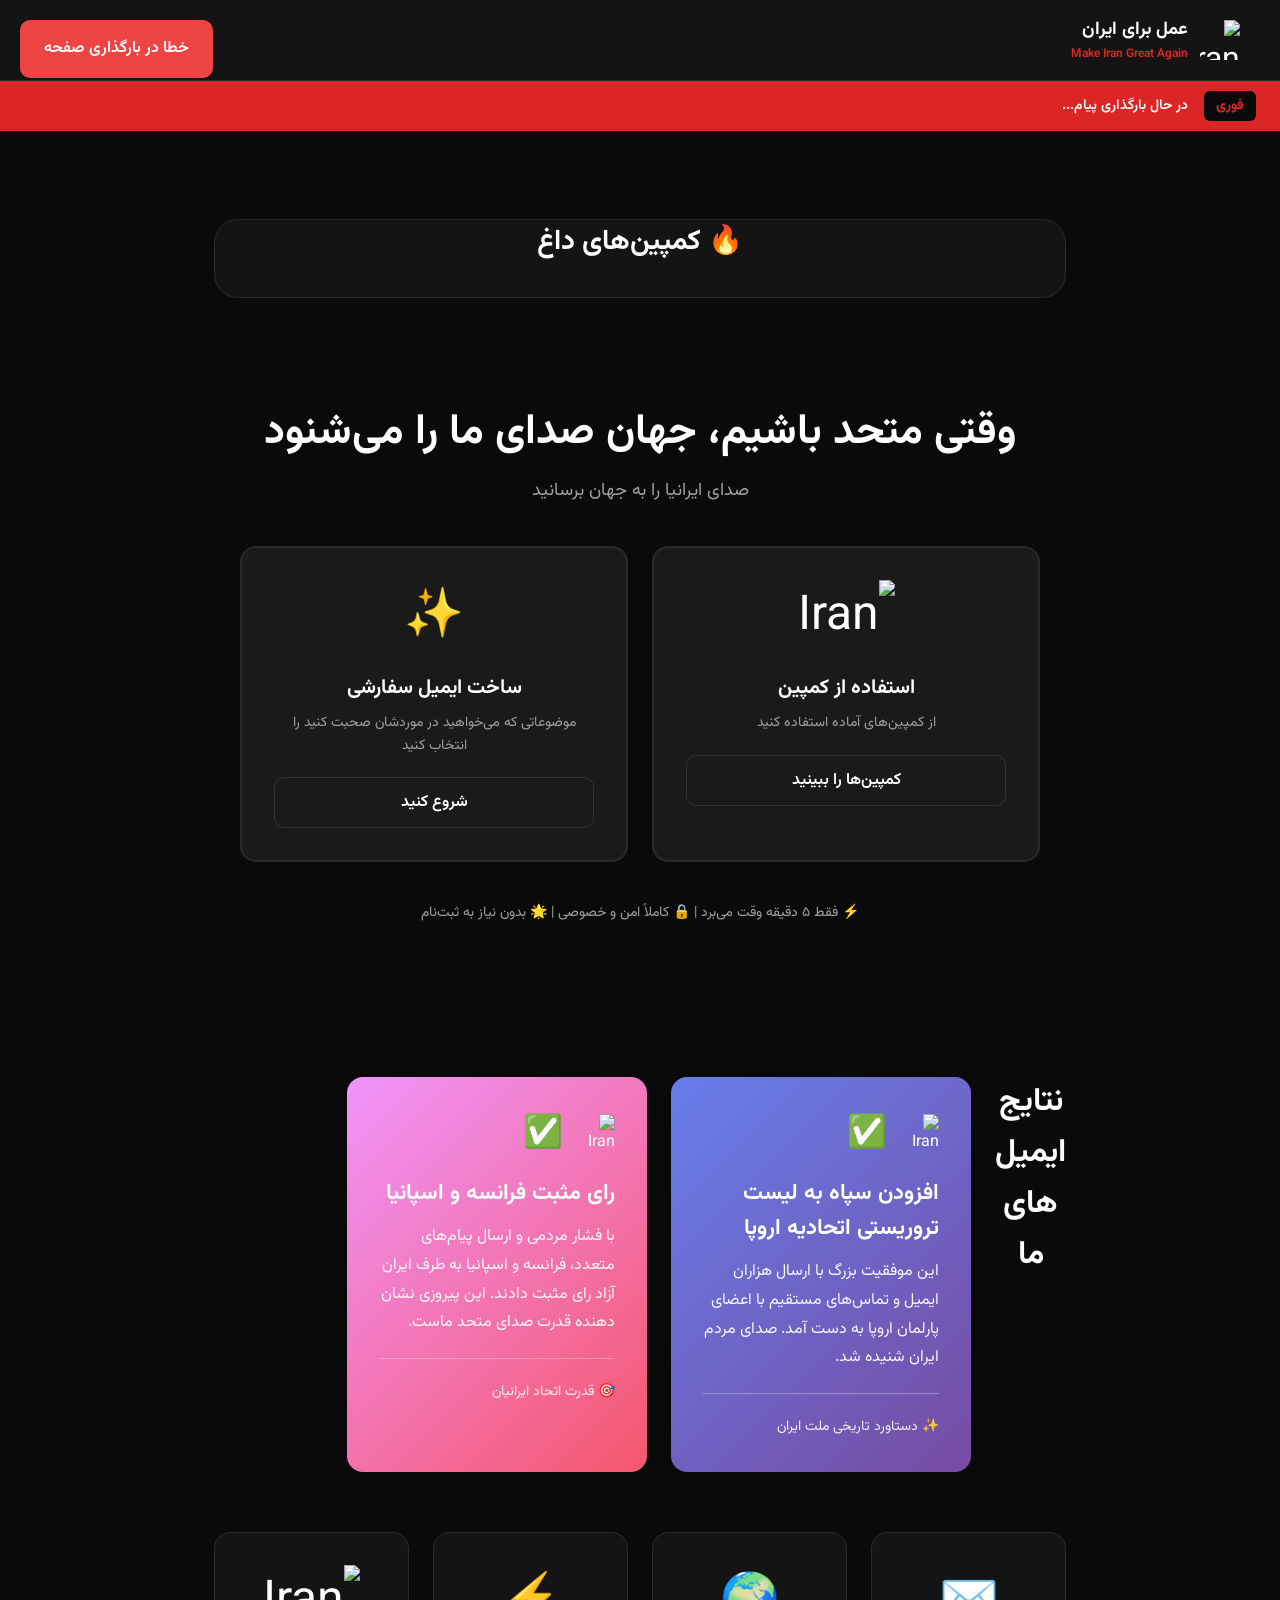
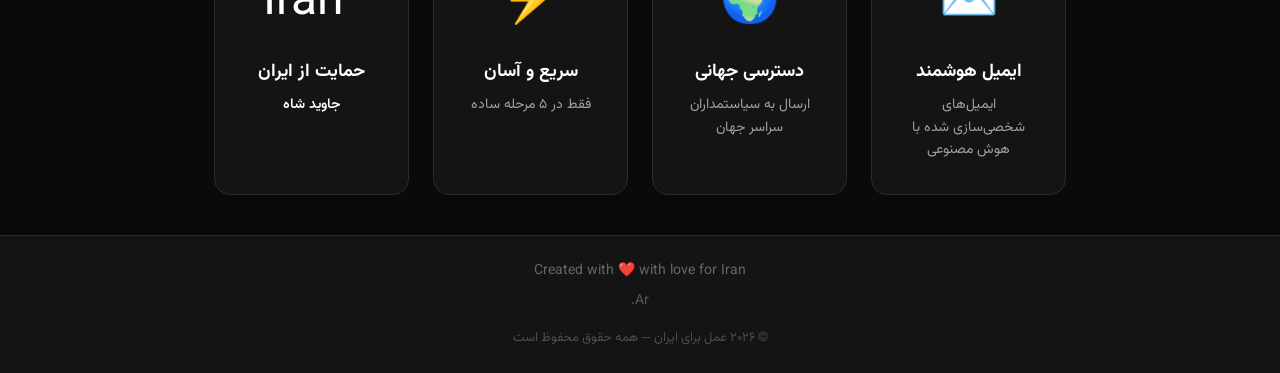
==== frontend/index.html @ 28bcd04d "v0.6.24" ====
<!DOCTYPE html>
<html lang="fa" dir="rtl">
<head>
    <meta charset="UTF-8">
    <meta name="viewport" content="width=device-width, initial-scale=1.0">
    <title>عمل برای ایران | Make Iran Great Again</title>
    <meta name="description" content="پلتفرم اقدام برای ایران — ارسال ایمیل هدفمند به مقامات و مسئولان کشورهای مختلف برای حمایت بین‌المللی از مردم ایران.">
    <meta name="keywords" content="Make Iran Great Again, حمایت بین‌المللی, ارسال ایمیل به سیاستمداران, عمل برای ایران, کمپین حمایت از ایران">
    <meta property="og:title" content="عمل برای ایران | Make Iran Great Again">
    <meta property="og:description" content="با چند کلیک، ایمیل‌های هدفمند برای حمایت از ایران به سیاستمداران و مقامات ارسال کنید.">
    <meta property="og:type" content="website">
    <meta property="og:locale" content="fa_IR">
    <link href="https://fonts.googleapis.com/css2?family=Vazirmatn:wght@300;400;600;700&display=swap" rel="stylesheet">
    <link rel="stylesheet" href="css/style.css">
</head>
<body>
    <div class="app">
        <!-- Header -->
        <header class="header">
            <div class="header-content">
                <div class="logo">
                    <img src="https://raw.githubusercontent.com/twitter/twemoji/1c8cbe4759046657da043e897b0ab8105b443c80/assets/svg/1f1ee-1f1f7.svg" alt="Iran Flag" class="logo-icon" style="width: 40px; height: 40px;">
                    <div class="logo-text">
                        <strong>عمل برای ایران</strong>
                        <small>Make Iran Great Again</small>
                    </div>
                </div>
                <nav class="nav">
                    <a href="admin.html" class="nav-link">پنل مدیریت</a>
                </nav>
            </div>
        </header>

        <!-- Breaking News Ticker -->
        <div class="ticker">
            <span class="ticker-label">فوری</span>
            <div class="ticker-slider">
                <p class="ticker-text" id="tickerText">در حال بارگذاری پیام...</p>
            </div>
        </div>

        <!-- Main Content -->
        <main class="main">
            <!-- Hot Campaigns Section -->
            <section class="campaigns-section" id="campaignsSection" style="margin: 48px auto; max-width: 1200px; padding: 0 24px;">
                <h2 style="text-align: center; margin-bottom: 32px; font-size: 28px;">🔥 کمپین‌های داغ</h2>
                <div class="campaigns-grid" id="campaignsList"></div>
            </section>

            <!-- Hero Section -->
            <section class="hero">
                <h1>وقتی متحد باشیم، جهان صدای ما را می‌شنود</h1>
                <p>صدای ایرانیا را به جهان برسانید</p>
                
                <!-- Choice: Campaign or Custom -->
                <div class="choice-section" id="choiceSection">
                    <div class="choice-cards">
                        <div class="choice-card" id="campaignChoice">
                            <div class="choice-icon"><img src="https://raw.githubusercontent.com/twitter/twemoji/1c8cbe4759046657da043e897b0ab8105b443c80/assets/svg/1f1ee-1f1f7.svg" alt="Iran" style="width: 80px; height: 80px;"></div>
                            <h3>استفاده از کمپین</h3>
                            <p>از کمپین‌های آماده استفاده کنید</p>
                            <button class="btn btn-secondary">کمپین‌ها را ببینید</button>
                        </div>
                        <div class="choice-card" id="customChoice">
                            <div class="choice-icon">✨</div>
                            <h3>ساخت ایمیل سفارشی</h3>
                            <p>موضوعاتی که می‌خواهید در موردشان صحبت کنید را انتخاب کنید</p>
                            <button class="btn btn-secondary">شروع کنید</button>
                        </div>
                    </div>
                </div>
                
                <!-- Visual Steps Preview (shown when custom choice is selected) -->
                <div class="hero-steps" id="stepsPreview" style="display: none;">
                    <button class="btn btn-text" id="backToChoiceCustom">← بازگشت به انتخاب</button>
                    <div style="display: flex; align-items: center; justify-content: center; gap: 8px; margin-top: 16px;">
                        <div class="hero-step">
                            <div class="hero-step-icon">🌍</div>
                            <div class="hero-step-title">انتخاب کشور</div>
                            <div class="hero-step-desc">کشور مقصد برای ارسال ایمیل</div>
                        </div>
                        <div class="hero-step-arrow">→</div>
                        <div class="hero-step">
                            <div class="hero-step-icon">👥</div>
                            <div class="hero-step-title">انتخاب گیرندگان</div>
                            <div class="hero-step-desc">سیاستمداران را انتخاب کنید</div>
                        </div>
                        <div class="hero-step-arrow">→</div>
                        <div class="hero-step">
                            <div class="hero-step-icon">📝</div>
                            <div class="hero-step-title">موضوعات</div>
                            <div class="hero-step-desc">موضوعات حمایتی را انتخاب کنید</div>
                        </div>
                        <div class="hero-step-arrow">→</div>
                        <div class="hero-step">
                            <div class="hero-step-icon">✉️</div>
                            <div class="hero-step-title">ارسال ایمیل</div>
                            <div class="hero-step-desc">ایمیل خود را بفرستید</div>
                        </div>
                    </div>
                    
                    <button class="btn btn-primary btn-large" id="startBtn" style="margin-top: 24px;">
                        <span class="btn-icon">🚀</span>
                        شروع کمپین سفارشی
                        <span class="btn-icon">←</span>
                    </button>
                </div>
                
                <p style="margin-top: 20px; font-size: 14px; color: var(--text-secondary);">
                    ⚡ فقط ۵ دقیقه وقت می‌برد | 🔒 کاملاً امن و خصوصی | 🌟 بدون نیاز به ثبت‌نام
                </p>
            </section>

            <!-- Stepper Form -->
            <section class="stepper-container" id="stepperContainer">
                <!-- Progress Bar -->
                <div class="progress-bar">
                    <div class="progress-fill" id="progressFill"></div>
                </div>

                <!-- Step Indicators -->
                <div class="step-indicators">
                    <div class="step-indicator active" data-step="1">
                        <span class="step-number">۱</span>
                        <span class="step-label">کشور</span>
                    </div>
                    <div class="step-indicator" data-step="2">
                        <span class="step-number">۲</span>
                        <span class="step-label">گیرندگان</span>
                    </div>
                    <div class="step-indicator" data-step="3">
                        <span class="step-number">۳</span>
                        <span class="step-label">شهروندی</span>
                    </div>
                    <div class="step-indicator" data-step="4">
                        <span class="step-number">۴</span>
                        <span class="step-label">موضوعات</span>
                    </div>
                    <div class="step-indicator" data-step="5">
                        <span class="step-number">۵</span>
                        <span class="step-label">ایمیل</span>
                    </div>
                </div>

                <!-- Step Panels -->
                <div class="step-panels">
                    <!-- Step 1: Country Selection -->
                    <div class="step-panel active" data-step="1">
                        <h2>انتخاب کشور مقصد</h2>
                        <p>کشوری که می‌خواهید به مسئولان آن ایمیل بفرستید <span id="suggestedCountryHint" style="color: var(--primary); font-weight: 600;"></span></p>
                        <div class="form-group">
                            <select id="countrySelect" class="form-select">
                                <option value="">در حال بارگذاری...</option>
                            </select>
                        </div>
                    </div>

                    <!-- Step 2: Recipients Selection -->
                    <div class="step-panel" data-step="2">
                        <h2>گیرندگان را انتخاب کنید</h2>
                        <p>یک یا چند نفر از مقامات سیاسی را انتخاب کنید</p>
                        <div class="checkbox-list" id="recipientsList">
                            <div class="loading">در حال بارگذاری...</div>
                        </div>
                    </div>

                    <!-- Step 3: Citizenship Status -->
                    <div class="step-panel" data-step="3">
                        <h2>اطلاعات شما</h2>
                        <p>نام شما (اختیاری) و وضعیت شهروندی</p>
                        
                        <div class="form-group" style="margin-bottom: 24px;">
                            <label>نام شما (پیشنهادی - اختیاری)</label>
                            <input type="text" id="userName" class="form-input" placeholder="مثال: Ali Ahmadi">
                            <small style="color: var(--text-secondary); font-size: 13px;">پیشنهاد می‌شود نام خود را به انگلیسی وارد کنید تا در امضای ایمیل نمایش داده شود. این فیلد اجباری نیست.</small>
                        </div>
                        
                        <label style="display: block; margin-bottom: 12px; font-weight: 600;">وضعیت شهروندی</label>
                        <p style="margin-bottom: 16px; color: var(--text-secondary); font-size: 14px;">
                            لطفاً وضعیت شهروندی خود را مشخص کنید
                        </p>
                        <div class="radio-group">
                            <label class="radio-card">
                                <input type="radio" name="citizenship_status" value="international_supporter">
                                <div class="radio-content">
                                    <span class="radio-icon">🌍</span>
                                    <span class="radio-label">حامی بین‌المللی هستم</span>
                                </div>
                            </label>
                            <label class="radio-card">
                                <input type="radio" name="citizenship_status" value="iranian_citizen">
                                <div class="radio-content">
                                    <span class="radio-icon">👤</span>
                                    <span class="radio-label">شهروند ایران هستم</span>
                                </div>
                            </label>
                            <label class="radio-card">
                                <input type="radio" name="citizenship_status" value="selected_country_citizen">
                                <div class="radio-content">
                                    <span class="radio-icon">🏛️</span>
                                    <span class="radio-label">شهروند/مقیم یک کشور دیگر هستم</span>
                                </div>
                            </label>
                        </div>
                        <div class="form-group" id="citizenshipCountryGroup" style="margin-top: 16px; display: none;">
                            <label>کشور شهروندی/اقامت</label>
                            <select id="citizenshipCountrySelect" class="form-select">
                                <option value="">انتخاب کنید...</option>
                            </select>
                        </div>
                    </div>

                    <!-- Step 4: Topics Selection -->
                    <div class="step-panel" data-step="4">
                        <h2>موضوعات را انتخاب کنید</h2>
                        <p>موضوعاتی که می‌خواهید در ایمیل به آنها اشاره شود</p>
                        <div class="form-alert">
                            فقط یک موضوع می‌توانید انتخاب کنید. لطفاً مطمئن شوید موضوع، کشور، و گیرندگان با هم هم‌خوانی دارند.
                        </div>
                        <div class="checkbox-list" id="topicsList">
                            <div class="loading">در حال بارگذاری...</div>
                        </div>
                    </div>

                    <!-- Step 5: Email Preview -->
                    <div class="step-panel" data-step="5">
                        <h2>پیش‌نویس ایمیل شما</h2>
                        <p>برای هر گروه (حداکثر ۱۵ نفر) یک متن جداگانه ساخته می‌شود</p>
                        <div id="emailGroups" class="email-groups"></div>
                    </div>
                </div>

                <!-- Navigation Buttons -->
                <div class="step-nav">
                    <button class="btn btn-secondary" id="prevBtn" disabled>
                        <span class="btn-icon">→</span>
                        قبلی
                    </button>
                    <button class="btn btn-primary" id="nextBtn">
                        بعدی
                        <span class="btn-icon">←</span>
                    </button>
                </div>
            </section>


            <!-- Campaign Results Section -->
            <section class="info-section" style="margin-top: 60px;">
                <h2 style="text-align: center; margin-bottom: 40px; font-size: 32px; color: var(--primary);">نتایج ایمیل های ما</h2>
                <div class="campaign-results-grid" style="display: grid; grid-template-columns: repeat(auto-fit, minmax(300px, 1fr)); gap: 24px; max-width: 1000px; margin: 0 auto;">
                    <div class="result-card" style="background: linear-gradient(135deg, #667eea 0%, #764ba2 100%); padding: 32px; border-radius: 16px; color: white; box-shadow: 0 4px 12px rgba(0,0,0,0.2);">
                        <div style="display: flex; align-items: center; gap: 12px; margin-bottom: 16px;">
                            <img src="https://raw.githubusercontent.com/twitter/twemoji/1c8cbe4759046657da043e897b0ab8105b443c80/assets/svg/1f1ee-1f1f7.svg" alt="Iran" style="width: 40px; height: 40px;">
                            <span style="font-size: 32px; font-weight: 700;">✅</span>
                        </div>
                        <h3 style="font-size: 22px; margin-bottom: 12px; font-weight: 700;">افزودن سپاه به لیست تروریستی اتحادیه اروپا</h3>
                        <p style="line-height: 1.8; opacity: 0.95;">این موفقیت بزرگ با ارسال هزاران ایمیل و تماس‌های مستقیم با اعضای پارلمان اروپا به دست آمد. صدای مردم ایران شنیده شد.</p>
                        <div style="margin-top: 20px; padding-top: 20px; border-top: 1px solid rgba(255,255,255,0.3);">
                            <span style="font-size: 14px; opacity: 0.9;">✨ دستاورد تاریخی ملت ایران</span>
                        </div>
                    </div>
                    <div class="result-card" style="background: linear-gradient(135deg, #f093fb 0%, #f5576c 100%); padding: 32px; border-radius: 16px; color: white; box-shadow: 0 4px 12px rgba(0,0,0,0.2);">
                        <div style="display: flex; align-items: center; gap: 12px; margin-bottom: 16px;">
                            <img src="https://raw.githubusercontent.com/twitter/twemoji/1c8cbe4759046657da043e897b0ab8105b443c80/assets/svg/1f1ee-1f1f7.svg" alt="Iran" style="width: 40px; height: 40px;">
                            <span style="font-size: 32px; font-weight: 700;">✅</span>
                        </div>
                        <h3 style="font-size: 22px; margin-bottom: 12px; font-weight: 700;">رای مثبت فرانسه و اسپانیا</h3>
                        <p style="line-height: 1.8; opacity: 0.95;">با فشار مردمی و ارسال پیام‌های متعدد، فرانسه و اسپانیا به طرف ایران آزاد رای مثبت دادند. این پیروزی نشان دهنده قدرت صدای متحد ماست.</p>
                        <div style="margin-top: 20px; padding-top: 20px; border-top: 1px solid rgba(255,255,255,0.3);">
                            <span style="font-size: 14px; opacity: 0.9;">🎯 قدرت اتحاد ایرانیان</span>
                        </div>
                    </div>
                </div>
            </section>

            <!-- Info Section -->
            <section class="info-section" style="margin-top: 60px;">
                <div class="info-card">
                    <span class="info-icon">✉️</span>
                    <h3>ایمیل هوشمند</h3>
                    <p>ایمیل‌های شخصی‌سازی شده با هوش مصنوعی</p>
                </div>
                <div class="info-card">
                    <span class="info-icon">🌍</span>
                    <h3>دسترسی جهانی</h3>
                    <p>ارسال به سیاستمداران سراسر جهان</p>
                </div>
                <div class="info-card">
                    <span class="info-icon">⚡</span>
                    <h3>سریع و آسان</h3>
                    <p>فقط در ۵ مرحله ساده</p>
                </div>
                <div class="info-card">
                    <span class="info-icon"><img src="https://raw.githubusercontent.com/twitter/twemoji/1c8cbe4759046657da043e897b0ab8105b443c80/assets/svg/1f1ee-1f1f7.svg" alt="Iran" style="width: 60px; height: 60px;"></span>
                    <h3>حمایت از ایران</h3>
                    <p style="font-weight: 600; color: var(--primary);">جاوید شاه</p>
                </div>
            </section>
        </main>

        <!-- Footer -->
        <footer class="footer">
            <p style="margin-bottom: 8px;">Created with ❤️ with love for Iran</p>
            <p style="font-size: 14px; opacity: 0.8;">Ar.</p>
            <p style="margin-top: 16px; font-size: 13px; opacity: 0.7;">© ۲۰۲۶ عمل برای ایران — همه حقوق محفوظ است</p>
        </footer>
    </div>

    <script src="js/app.js"></script>
</body>
</html>
---- frontend/css/style.css ----
/* ActForIran - Persian RTL Dark Theme */

/* Reset & Base */
*, *::before, *::after {
    margin: 0;
    padding: 0;
    box-sizing: border-box;
    -webkit-tap-highlight-color: transparent;
}

:root {
    /* Colors - News Station Theme */
    --bg-dark: #0A0A0A;
    --bg-surface: #141414;
    --bg-card: #1A1A1A;
    --bg-hover: #222222;
    
    --text-primary: #FFFFFF;
    --text-secondary: #A0A0A0;
    --text-muted: #666666;
    
    --accent-red: #DC2626;
    --accent-red-hover: #B91C1C;
    --accent-red-light: #EF4444;
    
    --border-color: #2A2A2A;
    --border-light: #333333;
    
    --success: #10B981;
    --warning: #F59E0B;
    --error: #EF4444;
    
    /* Typography */
    --font-family: 'Vazirmatn', -apple-system, BlinkMacSystemFont, sans-serif;
    
    /* Spacing */
    --radius-sm: 6px;
    --radius-md: 10px;
    --radius-lg: 16px;
    --radius-xl: 24px;
    
    /* Shadows */
    --shadow-sm: 0 2px 4px rgba(0,0,0,0.3);
    --shadow-md: 0 4px 12px rgba(0,0,0,0.4);
    --shadow-lg: 0 8px 24px rgba(0,0,0,0.5);
}

html {
    font-size: 16px;
    scroll-behavior: smooth;
}

body {
    font-family: var(--font-family);
    background: var(--bg-dark);
    color: var(--text-primary);
    line-height: 1.6;
    direction: rtl;
    min-height: 100vh;
}

/* App Container */
.app {
    min-height: 100vh;
    display: flex;
    flex-direction: column;
}

/* Header */
.header {
    background: var(--bg-surface);
    border-bottom: 1px solid var(--border-color);
    padding: 16px 24px;
    position: sticky;
    top: 0;
    z-index: 100;
}

.header-content {
    max-width: 1200px;
    margin: 0 auto;
    display: flex;
    justify-content: space-between;
    align-items: center;
}

.logo {
    display: flex;
    align-items: center;
    gap: 12px;
}

.logo-icon {
    font-size: 32px;
}

.logo-text {
    display: flex;
    flex-direction: column;
}

.logo-text strong {
    font-size: 18px;
    font-weight: 700;
    color: var(--text-primary);
}

.logo-text small {
    font-size: 12px;
    color: var(--accent-red);
    font-weight: 600;
}

.nav-link {
    color: var(--text-secondary);
    text-decoration: none;
    padding: 8px 16px;
    border-radius: var(--radius-md);
    transition: all 0.2s;
}

.nav-link:hover {
    color: var(--text-primary);
    background: var(--bg-hover);
}

/* Breaking News Ticker */
.ticker {
    background: var(--accent-red);
    padding: 10px 24px;
    display: flex;
    align-items: center;
    gap: 16px;
    overflow: hidden;
}

.ticker-label {
    background: var(--bg-dark);
    color: var(--accent-red);
    padding: 4px 12px;
    border-radius: var(--radius-sm);
    font-weight: 700;
    font-size: 14px;
    animation: pulse 2s infinite;
    flex-shrink: 0;
}

.ticker-slider {
    flex: 1;
    overflow: hidden;
    position: relative;
}

.ticker-text {
    font-weight: 600;
    font-size: 14px;
    white-space: nowrap;
    transition: opacity 0.5s ease;
}

@keyframes pulse {
    0%, 100% { opacity: 1; }
    50% { opacity: 0.7; }
}

/* Main Content */
.main {
    flex: 1;
    max-width: 900px;
    margin: 0 auto;
    padding: 40px 24px;
    width: 100%;
}

/* Hero Section */
.hero {
    text-align: center;
    padding: 60px 0;
}

.hero h1 {
    font-size: 42px;
    font-weight: 700;
    margin-bottom: 16px;
    line-height: 1.3;
}

.hero p {
    font-size: 18px;
    color: var(--text-secondary);
    margin-bottom: 32px;
}

/* Campaigns Section */
.campaigns-section {
    margin: 32px 0;
    padding: 24px;
    background: var(--bg-surface);
    border-radius: var(--radius-xl);
    border: 1px solid var(--border-color);
}

.campaigns-grid {
    display: grid;
    grid-template-columns: repeat(auto-fill, minmax(320px, 1fr));
    gap: 24px;
}

.campaign-card {
    background: linear-gradient(145deg, var(--bg-card) 0%, var(--bg-surface) 100%);
    border: 2px solid transparent;
    border-radius: 20px;
    padding: 24px;
    cursor: pointer;
    transition: all 0.4s cubic-bezier(0.4, 0, 0.2, 1);
    text-align: right;
    position: relative;
    overflow: hidden;
    box-shadow: 0 4px 20px rgba(0, 0, 0, 0.1);
}

.campaign-card::before {
    content: '';
    position: absolute;
    top: 0;
    left: 0;
    right: 0;
    height: 4px;
    background: linear-gradient(90deg, #667eea, #764ba2, #f093fb);
    opacity: 0;
    transition: opacity 0.3s;
}

.campaign-card:hover {
    border-color: #667eea;
    transform: translateY(-8px) scale(1.02);
    box-shadow: 0 20px 40px rgba(102, 126, 234, 0.25);
}

.campaign-card:hover::before {
    opacity: 1;
}

.campaign-card .campaign-header {
    display: flex;
    align-items: flex-start;
    gap: 16px;
    margin-bottom: 16px;
}

.campaign-card .campaign-icon {
    font-size: 48px;
    background: linear-gradient(135deg, rgba(102, 126, 234, 0.1), rgba(118, 75, 162, 0.1));
    padding: 12px;
    border-radius: 16px;
    flex-shrink: 0;
}

.campaign-card .campaign-info {
    flex: 1;
}

.campaign-card .campaign-title {
    font-size: 18px;
    font-weight: 700;
    margin-bottom: 8px;
    background: linear-gradient(135deg, #333, #667eea);
    -webkit-background-clip: text;
    -webkit-text-fill-color: transparent;
    background-clip: text;
}

.campaign-card .campaign-description {
    font-size: 14px;
    color: var(--text-secondary);
    line-height: 1.6;
    margin-bottom: 16px;
}

.campaign-card .campaign-meta {
    display: flex;
    gap: 16px;
    padding-top: 16px;
    border-top: 1px solid var(--border-color);
}

.campaign-card .campaign-meta-item {
    display: flex;
    align-items: center;
    gap: 6px;
    font-size: 13px;
    color: var(--text-muted);
    background: var(--bg-surface);
    padding: 6px 12px;
    border-radius: 20px;
}

.campaign-card .campaign-cta {
    display: inline-flex;
    align-items: center;
    gap: 8px;
    margin-top: 16px;
    padding: 10px 20px;
    background: linear-gradient(135deg, #667eea, #764ba2);
    color: white;
    border-radius: 12px;
    font-weight: 600;
    font-size: 14px;
    transition: all 0.3s;
}

.campaign-card:hover .campaign-cta {
    transform: translateX(-4px);
}

/* Campaign Stepper Styles */
.campaign-stepper {
    background: var(--bg-card);
    border-radius: var(--radius-xl);
    padding: 32px;
    margin: 24px auto;
    max-width: 800px;
}

.campaign-info-banner {
    animation: slideIn 0.5s ease-out;
}

@keyframes slideIn {
    from {
        opacity: 0;
        transform: translateY(-20px);
    }
    to {
        opacity: 1;
        transform: translateY(0);
    }
}

/* Admin Analytics */
.analytics-header {
    display: flex;
    justify-content: space-between;
    align-items: center;
    margin-bottom: 16px;
}

.analytics-header,
.analytics-kpis,
.analytics-grid,
.analytics-section {
    max-width: 80%;
    margin-left: auto;
    margin-right: auto;
}

.analytics-kpis .stat-card {
    color: #fff;
}
.analytics-kpis .stat-value,
.analytics-kpis .stat-label {
    color: #fff;
}

.stat-gradient-1 { background: linear-gradient(135deg, #667eea 0%, #764ba2 100%); }
.stat-gradient-2 { background: linear-gradient(135deg, #f093fb 0%, #f5576c 100%); }
.stat-gradient-3 { background: linear-gradient(135deg, #4facfe 0%, #00f2fe 100%); }
.stat-gradient-4 { background: linear-gradient(135deg, #43e97b 0%, #38f9d7 100%); }

.analytics-grid {
    display: grid;
    grid-template-columns: repeat(auto-fit, minmax(320px, 1fr));
    gap: 20px;
    margin-top: 24px;
}

.analytics-card {
    background: var(--card-bg);
    padding: 20px;
    border-radius: 12px;
    box-shadow: 0 2px 8px rgba(0,0,0,0.08);
}

.analytics-card h3 {
    margin: 0 0 12px;
    font-size: 16px;
}

.analytics-section {
    margin-top: 28px;
}

.analytics-section-header {
    display: flex;
    justify-content: space-between;
    align-items: center;
    gap: 12px;
    margin-bottom: 16px;
}

.time-toggle {
    display: flex;
    gap: 8px;
    flex-wrap: wrap;
}
.time-toggle .btn.active {
    background: var(--primary-color);
    color: #fff;
}

.analytics-charts {
    display: grid;
    grid-template-columns: repeat(auto-fit, minmax(340px, 1fr));
    gap: 20px;
}

.chart-container {
    background: var(--card-bg);
    padding: 18px;
    border-radius: 12px;
    box-shadow: 0 2px 8px rgba(0,0,0,0.08);
}

.chart-container h4 {
    margin: 0 0 10px;
    font-size: 15px;
}

.chart-canvas {
    position: relative;
    height: 320px;
    width: 100%;
}

.chart-container.full-width {
    grid-column: 1 / -1;
}

.flag-chip {
    display: inline-flex;
    align-items: center;
    gap: 6px;
    background: var(--bg-surface);
    border: 1px solid var(--border-color);
    padding: 4px 8px;
    border-radius: 999px;
    font-size: 12px;
}

.flag-emoji {
    font-size: 18px;
    line-height: 1;
}

@media (max-width: 768px) {
    .analytics-header,
    .analytics-kpis,
    .analytics-grid,
    .analytics-section {
        max-width: 96%;
    }

    .chart-canvas {
        height: 260px;
    }
}

#recipientsList {
    max-height: 420px;
    overflow-y: auto;
    padding: 4px;
    border-radius: var(--radius-md);
}

.email-groups {
    display: grid;
    gap: 16px;
}

.email-group-card {
    background: var(--bg-card);
    border: 1px solid var(--border-color);
    border-radius: var(--radius-lg);
    padding: 16px;
}

.email-group-header {
    display: flex;
    flex-direction: column;
    gap: 6px;
    margin-bottom: 12px;
    font-weight: 600;
}

.email-group-meta {
    font-size: 12px;
    color: var(--text-secondary);
    line-height: 1.6;
}

@media (max-width: 768px) {
    .campaigns-grid {
        grid-template-columns: 1fr;
    }
}

/* Hero Steps Preview */
.hero-steps {
    display: flex;
    justify-content: center;
    align-items: center;
    gap: 16px;
    margin: 40px 0;
    flex-wrap: wrap;
}

.hero-step {
    background: var(--bg-surface);
    border: 1px solid var(--border-color);
    border-radius: var(--radius-lg);
    padding: 20px;
    min-width: 150px;
    transition: all 0.3s ease;
}

.hero-step:hover {
    border-color: var(--accent-red);
    transform: translateY(-4px);
    box-shadow: 0 8px 16px rgba(220, 38, 38, 0.2);
}

.hero-step-icon {
    font-size: 32px;
    margin-bottom: 8px;
}

.hero-step-title {
    font-size: 14px;
    font-weight: 700;
    margin-bottom: 4px;
}

.hero-step-desc {
    font-size: 12px;
    color: var(--text-secondary);
    line-height: 1.4;
}

.hero-step-arrow {
    font-size: 24px;
    color: var(--accent-red);
    font-weight: 700;
    flex-shrink: 0;
}

/* Responsive Design */
@media (max-width: 1024px) {
    .header-content {
        padding: 0 16px;
    }
    
    .hero {
        padding: 40px 20px;
    }
    
    .hero h1 {
        font-size: 32px;
    }
}

@media (max-width: 768px) {
    .hero-step-arrow {
        display: none;
    }
    
    .hero-steps {
        gap: 8px;
    }
    
    .hero-step {
        min-width: 120px;
        max-width: 140px;
        padding: 12px;
    }
    
    .hero-step-icon {
        font-size: 28px;
    }
    
    .hero-step-title {
        font-size: 13px;
    }
    
    .hero-step-desc {
        font-size: 11px;
    }
    
    .hero h1 {
        font-size: 28px;
    }
    
    .hero p {
        font-size: 14px;
    }
    
    .btn-large {
        padding: 14px 28px;
        font-size: 16px;
    }
}

@media (max-width: 480px) {
    .header {
        padding: 12px 16px;
    }
    
    .logo-icon {
        font-size: 24px;
    }
    
    .logo-text strong {
        font-size: 16px;
    }
    
    .logo-text small {
        font-size: 12px;
    }
    
    .hero {
        padding: 30px 16px;
    }
    
    .hero h1 {
        font-size: 24px;
    }
    
    .hero-step {
        min-width: 110px;
        max-width: 130px;
        padding: 10px;
    }
    
    .info-section {
        grid-template-columns: 1fr;
    }
}

/* Buttons */
.btn {
    display: inline-flex;
    align-items: center;
    justify-content: center;
    gap: 8px;
    padding: 12px 24px;
    border: none;
    border-radius: var(--radius-md);
    font-family: var(--font-family);
    font-size: 16px;
    font-weight: 600;
    cursor: pointer;
    transition: all 0.2s;
    -webkit-appearance: none;
    -moz-appearance: none;
    appearance: none;
    touch-action: manipulation;
    user-select: none;
    -webkit-user-select: none;
}

.btn-primary {
    background: var(--accent-red);
    color: white;
}

.btn-primary:hover {
    background: var(--accent-red-hover);
    transform: translateY(-2px);
}

.btn-primary:disabled {
    background: var(--text-muted);
    cursor: not-allowed;
    transform: none;
}

.btn-secondary {
    background: var(--bg-card);
    color: var(--text-primary);
    border: 1px solid var(--border-light);
}

.btn-secondary:hover {
    background: var(--bg-hover);
}

.btn-secondary:disabled {
    opacity: 0.5;
    cursor: not-allowed;
}

.btn-large {
    padding: 16px 32px;
    font-size: 18px;
}

.btn-icon {
    font-size: 18px;
}

/* Stepper Container */
.stepper-container {
    display: none;
    background: var(--bg-surface);
    border-radius: var(--radius-xl);
    padding: 32px;
    margin-top: 40px;
    border: 1px solid var(--border-color);
}

.stepper-container.active {
    display: block;
    animation: fadeIn 0.3s ease;
}

@keyframes fadeIn {
    from { opacity: 0; transform: translateY(20px); }
    to { opacity: 1; transform: translateY(0); }
}

/* Progress Bar */
.progress-bar {
    height: 4px;
    background: var(--bg-card);
    border-radius: 2px;
    margin-bottom: 24px;
    overflow: hidden;
}

.progress-fill {
    height: 100%;
    background: var(--accent-red);
    border-radius: 2px;
    transition: width 0.3s ease;
    width: 20%;
}

/* Step Indicators */
.step-indicators {
    display: flex;
    justify-content: space-between;
    margin-bottom: 32px;
}

.step-indicator {
    display: flex;
    flex-direction: column;
    align-items: center;
    gap: 8px;
    opacity: 0.5;
    transition: opacity 0.2s;
}

.step-indicator.active,
.step-indicator.completed {
    opacity: 1;
}

.step-number {
    width: 40px;
    height: 40px;
    display: flex;
    align-items: center;
    justify-content: center;
    background: var(--bg-card);
    border: 2px solid var(--border-light);
    border-radius: 50%;
    font-weight: 700;
    transition: all 0.2s;
}

.step-indicator.active .step-number {
    background: var(--accent-red);
    border-color: var(--accent-red);
}

.step-indicator.completed .step-number {
    background: var(--success);
    border-color: var(--success);
}

.step-label {
    font-size: 13px;
    color: var(--text-secondary);
}

.step-indicator.active .step-label {
    color: var(--text-primary);
    font-weight: 600;
}

/* Step Panels */
.step-panels {
    min-height: 300px;
}

.step-panel {
    display: none;
}

.step-panel.active {
    display: block;
    animation: fadeIn 0.3s ease;
}

.step-panel h2 {
    font-size: 24px;
    margin-bottom: 8px;
}

.step-panel > p {
    color: var(--text-secondary);
    margin-bottom: 24px;
}

/* Form Elements */
.form-group {
    margin-bottom: 20px;
}

.form-group label {
    display: block;
    margin-bottom: 8px;
    font-weight: 600;
    color: var(--text-secondary);
}

.form-select,
.form-input,
.form-textarea {
    width: 100%;
    padding: 14px 16px;
    background: var(--bg-card);
    border: 1px solid var(--border-light);
    border-radius: var(--radius-md);
    color: var(--text-primary);
    font-family: var(--font-family);
    font-size: 16px;
    transition: border-color 0.2s;
}

.form-select:focus,
.form-input:focus,
.form-textarea:focus {
    outline: none;
    border-color: var(--accent-red);
}

.form-select option {
    background: var(--bg-card);
    color: var(--text-primary);
}

.form-textarea {
    resize: vertical;
    min-height: 150px;
}

/* Checkbox List */
.checkbox-list {
    display: flex;
    flex-direction: column;
    gap: 12px;
    max-height: 350px;
    overflow-y: auto;
    padding-right: 8px;
}

.checkbox-item {
    display: flex;
    align-items: center;
    gap: 12px;
    padding: 16px;
    background: var(--bg-card);
    border: 1px solid var(--border-light);
    border-radius: var(--radius-md);
    cursor: pointer;
    transition: all 0.2s;
}

.checkbox-item:hover {
    border-color: var(--accent-red);
    background: var(--bg-hover);
}

.checkbox-item.selected {
    border-color: var(--accent-red);
    background: rgba(220, 38, 38, 0.1);
}

.checkbox-item input[type="checkbox"] {
    width: 20px;
    height: 20px;
    accent-color: var(--accent-red);
    pointer-events: none;
}

.checkbox-item .item-content {
    flex: 1;
}

.checkbox-item .item-title {
    font-weight: 600;
    margin-bottom: 2px;
}

.checkbox-item .item-subtitle {
    font-size: 14px;
    color: var(--text-secondary);
}

.checkbox-item .topic-toggle {
    margin-top: 6px;
    background: transparent;
    border: none;
    color: var(--accent-red);
    font-weight: 600;
    cursor: pointer;
    padding: 0;
}

.checkbox-item .topic-toggle:hover {
    text-decoration: underline;
}

.form-alert {
    margin: 12px 0 14px;
    padding: 10px 14px;
    border-radius: var(--radius-md);
    background: rgba(220, 38, 38, 0.08);
    border: 1px solid rgba(220, 38, 38, 0.2);
    color: var(--text-primary);
    font-size: 14px;
}

/* Radio Group */
.radio-group {
    display: flex;
    flex-direction: column;
    gap: 16px;
}

.radio-card {
    display: block;
    cursor: pointer;
}

.radio-card input {
    display: none;
}

.radio-content {
    display: flex;
    align-items: center;
    gap: 16px;
    padding: 24px;
    background: var(--bg-card);
    border: 2px solid var(--border-light);
    border-radius: var(--radius-lg);
    transition: all 0.2s;
}

.radio-card input:checked + .radio-content {
    border-color: var(--accent-red);
    background: rgba(220, 38, 38, 0.1);
}

.radio-card:hover .radio-content {
    border-color: var(--accent-red-light);
}

.radio-icon {
    font-size: 32px;
}

.radio-label {
    font-size: 18px;
    font-weight: 600;
}

/* Email Preview */
.email-preview {
    margin-bottom: 24px;
}

/* Step Navigation */
.step-nav {
    display: flex;
    justify-content: space-between;
    margin-top: 32px;
    padding-top: 24px;
    border-top: 1px solid var(--border-color);
}

/* Info Section */
.info-section {
    display: grid;
    grid-template-columns: repeat(4, 1fr);
    gap: 24px;
    margin-top: 60px;
}

.info-card {
    background: var(--bg-surface);
    border: 1px solid var(--border-color);
    border-radius: var(--radius-lg);
    padding: 32px;
    text-align: center;
}

.info-icon {
    font-size: 48px;
    display: block;
    margin-bottom: 16px;
}

.info-card h3 {
    font-size: 18px;
    margin-bottom: 8px;
}

.info-card p {
    color: var(--text-secondary);
    font-size: 14px;
}

/* Footer */
.footer {
    background: var(--bg-surface);
    border-top: 1px solid var(--border-color);
    padding: 24px;
    text-align: center;
    color: var(--text-muted);
    font-size: 14px;
}

/* Loading State */
.loading {
    text-align: center;
    padding: 40px;
    color: var(--text-secondary);
}

/* Notification */
.notification {
    position: fixed;
    top: 20px;
    left: 20px;
    padding: 16px 24px;
    border-radius: var(--radius-md);
    font-weight: 600;
    z-index: 1000;
    animation: slideIn 0.3s ease;
}

.notification.success {
    background: var(--success);
    color: white;
}

.notification.error {
    background: var(--error);
    color: white;
}

.notification.info {
    background: var(--accent-red);
    color: white;
}

@keyframes slideIn {
    from { opacity: 0; transform: translateX(-20px); }
    to { opacity: 1; transform: translateX(0); }
}

/* Scrollbar */
::-webkit-scrollbar {
    width: 8px;
}

::-webkit-scrollbar-track {
    background: var(--bg-card);
}

::-webkit-scrollbar-thumb {
    background: var(--border-light);
    border-radius: 4px;
}

::-webkit-scrollbar-thumb:hover {
    background: var(--text-muted);
}

/* Responsive */
@media (max-width: 768px) {
    .hero h1 {
        font-size: 28px;
    }
    
    .hero p {
        font-size: 16px;
    }
    
    .info-section {
        grid-template-columns: repeat(2, 1fr);
    }
    
    .step-indicators {
        gap: 8px;
    }
    
    .step-label {
        display: none;
    }
    
    .stepper-container {
        padding: 20px;
    }
}

/* ========================================
   ADMIN PANEL STYLES
   ======================================== */

/* Admin Layout */
.admin-app {
    min-height: 100vh;
    display: flex;
    flex-direction: column;
}

/* Login Page */
.login-container {
    min-height: 100vh;
    display: flex;
    align-items: center;
    justify-content: center;
    padding: 24px;
}

.login-box {
    background: var(--bg-surface);
    border: 1px solid var(--border-color);
    border-radius: var(--radius-xl);
    padding: 48px;
    width: 100%;
    max-width: 400px;
}

.login-box h1 {
    font-size: 28px;
    margin-bottom: 8px;
    text-align: center;
}

.login-box > p {
    color: var(--text-secondary);
    text-align: center;
    margin-bottom: 32px;
}

/* Admin Dashboard */
.admin-layout {
    display: none;
}

.admin-layout.active {
    display: flex;
    flex-direction: column;
    min-height: 100vh;
}

.admin-header {
    background: var(--bg-surface);
    border-bottom: 1px solid var(--border-color);
    padding: 16px 24px;
    display: flex;
    justify-content: space-between;
    align-items: center;
}

.admin-user {
    display: flex;
    align-items: center;
    gap: 12px;
}

.admin-content {
    flex: 1;
    padding: 32px;
    max-width: 1400px;
    margin: 0 auto;
    width: 100%;
}

/* Stats Cards */
.stats-grid {
    display: grid;
    grid-template-columns: repeat(4, 1fr);
    gap: 24px;
    margin-bottom: 40px;
}

.stat-card {
    background: var(--bg-surface);
    border: 1px solid var(--border-color);
    border-radius: var(--radius-lg);
    padding: 24px;
}

.stat-card .stat-value {
    font-size: 36px;
    font-weight: 700;
    color: var(--accent-red);
}

.stat-card .stat-label {
    color: var(--text-secondary);
    margin-top: 4px;
}

/* Admin Tabs */
.admin-tabs {
    display: flex;
    gap: 8px;
    margin-bottom: 24px;
    border-bottom: 1px solid var(--border-color);
    padding-bottom: 16px;
}

.admin-tab {
    padding: 12px 24px;
    background: transparent;
    border: none;
    color: var(--text-secondary);
    font-family: var(--font-family);
    font-size: 16px;
    font-weight: 600;
    cursor: pointer;
    border-radius: var(--radius-md);
    transition: all 0.2s;
}

.admin-tab:hover {
    color: var(--text-primary);
    background: var(--bg-hover);
}

.admin-tab.active {
    color: var(--text-primary);
    background: var(--accent-red);
}

/* Data Table */
.data-table {
    width: 100%;
    border-collapse: collapse;
    background: var(--bg-surface);
    border-radius: var(--radius-lg);
    overflow: hidden;
    border: 1px solid var(--border-color);
}

.data-table th,
.data-table td {
    padding: 16px;
    text-align: right;
    border-bottom: 1px solid var(--border-color);
}

.data-table th {
    background: var(--bg-card);
    font-weight: 600;
    color: var(--text-secondary);
}

.data-table tr:hover td {
    background: var(--bg-hover);
}

.data-table .actions {
    display: flex;
    gap: 8px;
}

.data-table .btn-sm {
    padding: 6px 12px;
    font-size: 14px;
}

/* Tab Content */
.tab-content {
    display: none;
}

.tab-content.active {
    display: block;
}

/* Modal */
.modal {
    display: none;
    position: fixed;
    top: 0;
    left: 0;
    right: 0;
    bottom: 0;
    background: rgba(0, 0, 0, 0.8);
    z-index: 1000;
    align-items: center;
    justify-content: center;
    padding: 24px;
}

.modal.active {
    display: flex;
}

.modal-content {
    background: var(--bg-surface);
    border: 1px solid var(--border-color);
    border-radius: var(--radius-xl);
    padding: 32px;
    max-width: 500px;
    width: 100%;
    max-height: 90vh;
    overflow-y: auto;
}

.modal-header {
    display: flex;
    justify-content: space-between;
    align-items: center;
    margin-bottom: 24px;
}

.modal-header h2 {
    font-size: 20px;
}

.modal-close {
    background: none;
    border: none;
    color: var(--text-secondary);
    font-size: 24px;
    cursor: pointer;
}

.modal-close:hover {
    color: var(--text-primary);
}

/* Status Badge */
.badge {
    display: inline-block;
    padding: 4px 10px;
    border-radius: var(--radius-sm);
    font-size: 12px;
    font-weight: 600;
}

.badge-success {
    background: rgba(16, 185, 129, 0.2);
    color: var(--success);
}

.badge-warning {
    background: rgba(245, 158, 11, 0.2);
    color: var(--warning);
}

.badge-error {
    background: rgba(239, 68, 68, 0.2);
    color: var(--error);
}

@media (max-width: 1024px) {
    .stats-grid {
        grid-template-columns: repeat(2, 1fr);
    }
}

@media (max-width: 768px) {
    .stats-grid {
        grid-template-columns: 1fr;
    }
    
    .data-table {
        display: block;
        overflow-x: auto;
    }
}
/* Choice Section */
.choice-section {
    margin: 40px 0;
}

.choice-cards {
    display: grid;
    grid-template-columns: repeat(2, 1fr);
    gap: 24px;
    max-width: 800px;
    margin: 0 auto;
}

.choice-card {
    background: var(--bg-card);
    border: 2px solid var(--border-color);
    border-radius: var(--radius-lg);
    padding: 32px;
    text-align: center;
    cursor: pointer;
    transition: all 0.3s ease;
}

.choice-card:hover {
    border-color: var(--accent-red);
    transform: translateY(-4px);
    box-shadow: var(--shadow-lg);
}

.choice-icon {
    font-size: 48px;
    margin-bottom: 16px;
}

.choice-card h3 {
    font-size: 20px;
    margin-bottom: 8px;
    color: var(--text-primary);
}

.choice-card p {
    color: var(--text-secondary);
    font-size: 14px;
    margin-bottom: 20px;
}

.choice-card .btn {
    width: 100%;
}

/* Campaigns Section */
.campaigns-section {
    margin: 40px 0;
    max-width: 1000px;
    margin-left: auto;
    margin-right: auto;
}

.campaigns-grid {
    display: grid;
    grid-template-columns: repeat(auto-fit, minmax(280px, 1fr));
    gap: 20px;
    margin-top: 20px;
}

.campaign-card {
    background: var(--bg-card);
    border: 2px solid var(--border-color);
    border-radius: var(--radius-lg);
    padding: 24px;
    cursor: pointer;
    transition: all 0.3s ease;
    position: relative;
    overflow: hidden;
}

.campaign-card::before {
    content: '';
    position: absolute;
    top: 0;
    left: 0;
    right: 0;
    height: 4px;
    background: linear-gradient(90deg, var(--accent-red), var(--accent-red-light));
    opacity: 0;
    transition: opacity 0.3s ease;
}

.campaign-card:hover {
    border-color: var(--accent-red);
    transform: translateY(-2px);
    box-shadow: var(--shadow-md);
}

.campaign-card:hover::before {
    opacity: 1;
}

.campaign-header {
    display: flex;
    align-items: flex-start;
    gap: 12px;
    margin-bottom: 12px;
}

.campaign-icon {
    font-size: 32px;
    flex-shrink: 0;
}

.campaign-info {
    flex: 1;
}

.campaign-title {
    font-size: 18px;
    font-weight: 600;
    color: var(--text-primary);
    margin-bottom: 4px;
}

.campaign-country {
    display: inline-flex;
    align-items: center;
    gap: 6px;
    font-size: 13px;
    color: var(--text-secondary);
    background: var(--bg-surface);
    padding: 4px 10px;
    border-radius: var(--radius-sm);
}

.campaign-description {
    color: var(--text-secondary);
    font-size: 14px;
    line-height: 1.5;
    margin-bottom: 16px;
}

.campaign-meta {
    display: flex;
    gap: 12px;
    font-size: 12px;
    color: var(--text-muted);
}

.campaign-meta-item {
    display: flex;
    align-items: center;
    gap: 4px;
}

/* Responsive Campaigns */
@media (max-width: 768px) {
    .choice-cards {
        grid-template-columns: 1fr;
    }
    
    .campaigns-grid {
        grid-template-columns: 1fr;
    }
    
    .choice-card {
        padding: 24px;
    }
    
    .hero-steps {
        flex-direction: column;
    }
    
    .hero-step-arrow {
        transform: rotate(90deg);
    }
}
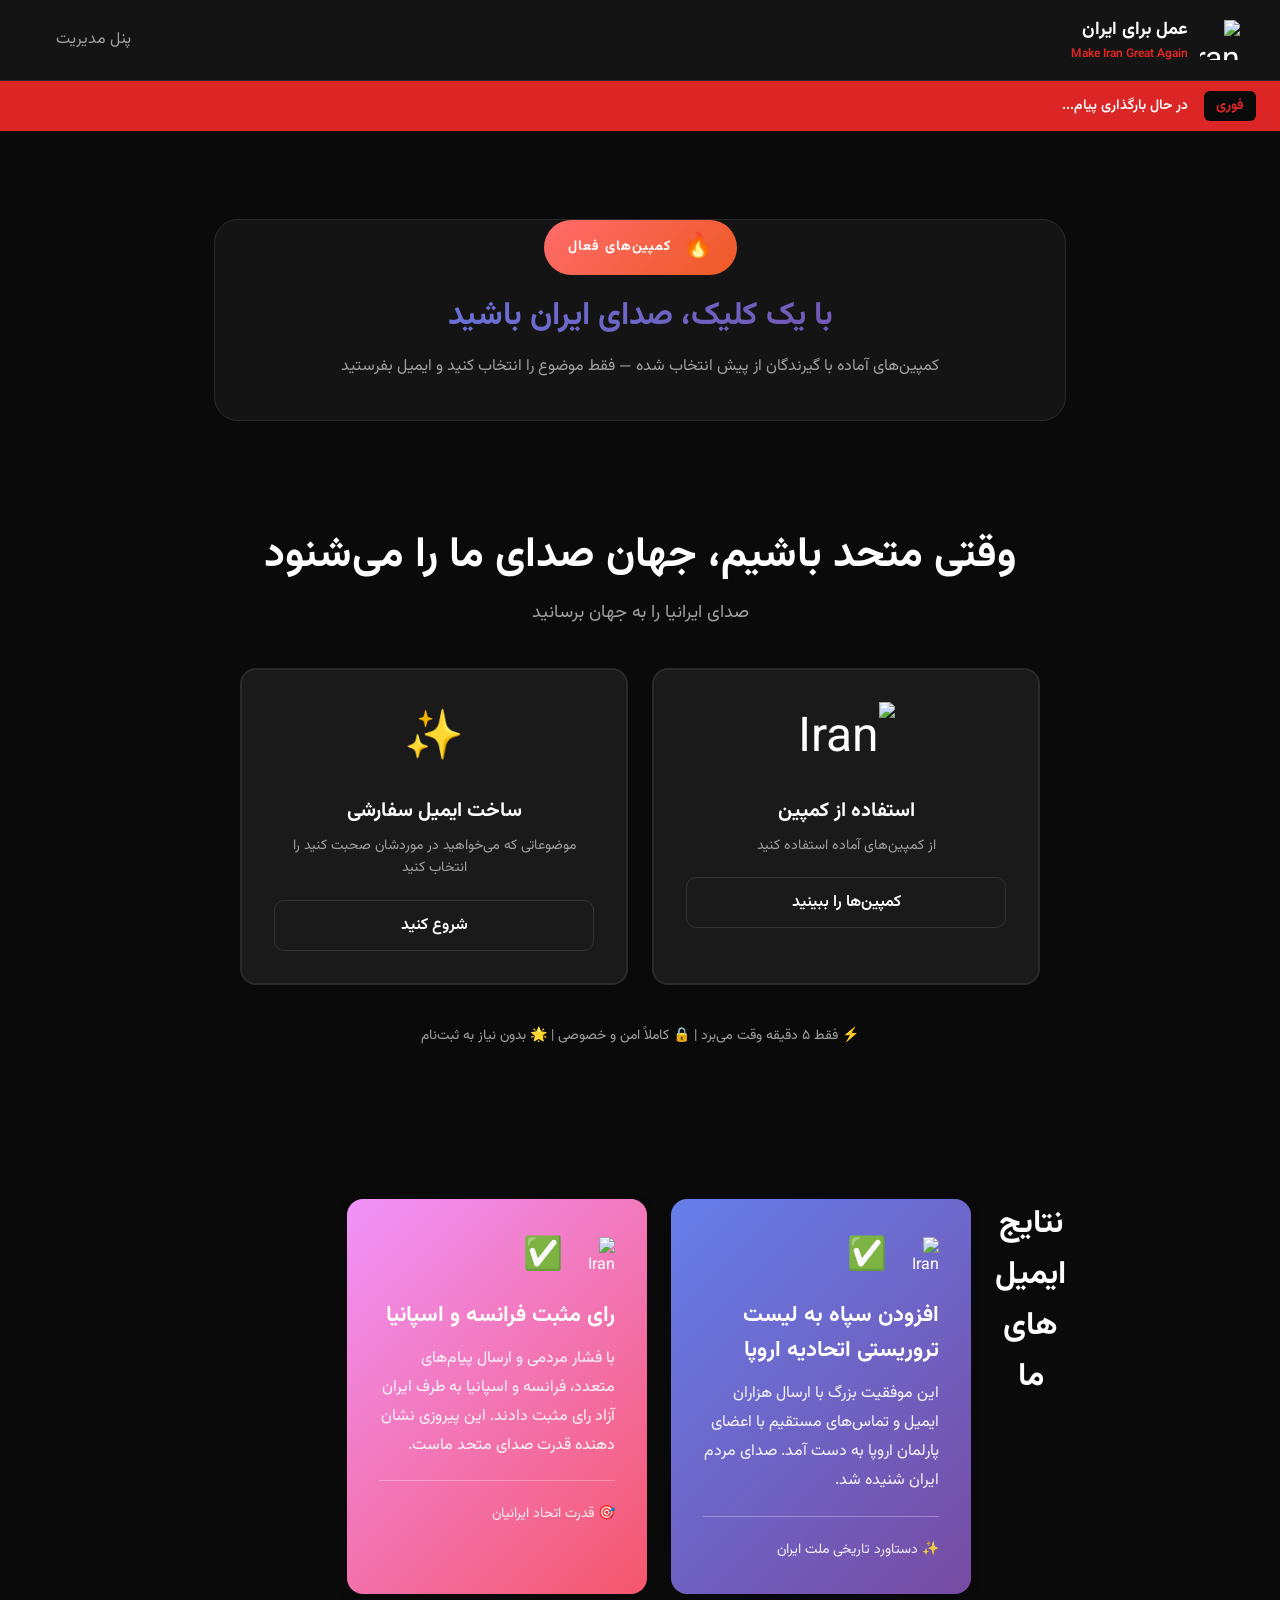
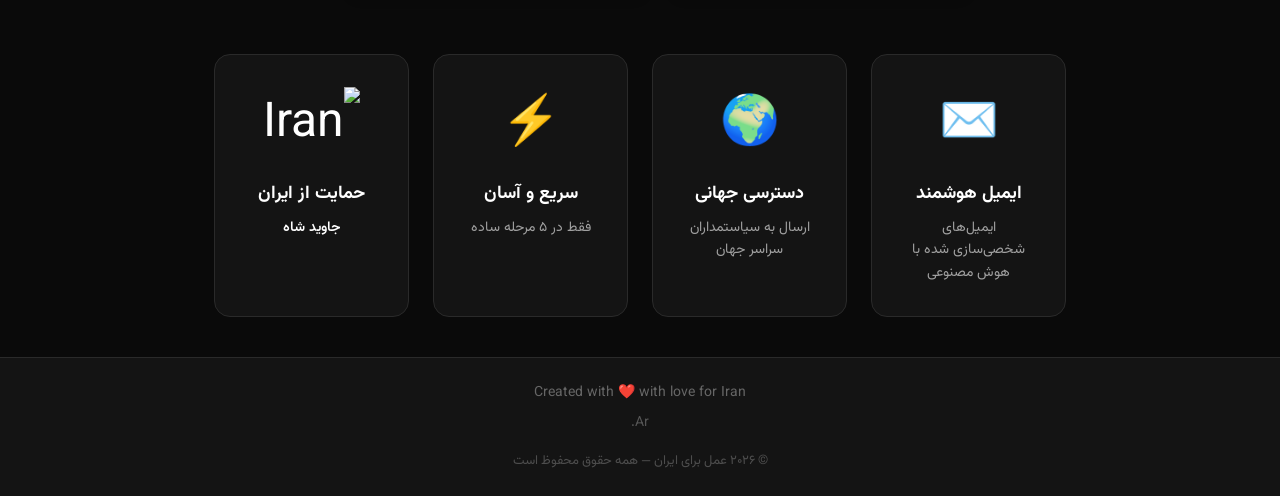
==== commit 6310b6c1: "v0.6.25" ====
--- a/frontend/index.html
+++ b/frontend/index.html
@@ -41,10 +41,146 @@
 
         <!-- Main Content -->
         <main class="main">
-            <!-- Hot Campaigns Section -->
+            <!-- Hot Campaigns Section - Redesigned -->
             <section class="campaigns-section" id="campaignsSection" style="margin: 48px auto; max-width: 1200px; padding: 0 24px;">
-                <h2 style="text-align: center; margin-bottom: 32px; font-size: 28px;">🔥 کمپین‌های داغ</h2>
-                <div class="campaigns-grid" id="campaignsList"></div>
+                <div class="campaigns-header" style="text-align: center; margin-bottom: 40px;">
+                    <div style="display: inline-flex; align-items: center; gap: 12px; background: linear-gradient(135deg, #ff6b6b, #ee5a24); padding: 8px 24px; border-radius: 50px; margin-bottom: 16px;">
+                        <span style="font-size: 24px;">🔥</span>
+                        <span style="color: white; font-weight: 700; font-size: 14px; letter-spacing: 1px;">کمپین‌های فعال</span>
+                    </div>
+                    <h2 style="font-size: 32px; margin-bottom: 12px; background: linear-gradient(135deg, #667eea, #764ba2); -webkit-background-clip: text; -webkit-text-fill-color: transparent; background-clip: text;">با یک کلیک، صدای ایران باشید</h2>
+                    <p style="color: var(--text-secondary); font-size: 16px; max-width: 600px; margin: 0 auto;">کمپین‌های آماده با گیرندگان از پیش انتخاب شده — فقط موضوع را انتخاب کنید و ایمیل بفرستید</p>
+                </div>
+                <div class="campaigns-grid" id="campaignsList" style="display: grid; grid-template-columns: repeat(auto-fill, minmax(320px, 1fr)); gap: 24px;"></div>
+            </section>
+
+            <!-- Campaign Stepper (Separate from Custom) -->
+            <section class="stepper-container campaign-stepper" id="campaignStepperContainer" style="display: none;">
+                <button class="btn btn-text" id="backFromCampaign" style="margin-bottom: 16px;">← بازگشت به صفحه اصلی</button>
+                
+                <div class="campaign-info-banner" id="campaignInfoBanner" style="background: linear-gradient(135deg, #667eea 0%, #764ba2 100%); padding: 24px; border-radius: 16px; margin-bottom: 24px; color: white;">
+                    <div style="display: flex; align-items: center; gap: 16px;">
+                        <span id="campaignBannerIcon" style="font-size: 48px;">🔥</span>
+                        <div>
+                            <h3 id="campaignBannerTitle" style="font-size: 24px; margin-bottom: 8px;">کمپین انتخاب شده</h3>
+                            <p id="campaignBannerDesc" style="opacity: 0.9; font-size: 14px;">توضیحات کمپین</p>
+                            <div id="campaignBannerStats" style="margin-top: 8px; font-size: 13px; opacity: 0.8;">
+                                <span>👥 <span id="campaignRecipientCount">0</span> گیرنده</span>
+                            </div>
+                        </div>
+                    </div>
+                </div>
+                
+                <!-- Progress Bar -->
+                <div class="progress-bar">
+                    <div class="progress-fill" id="campaignProgressFill"></div>
+                </div>
+
+                <!-- Step Indicators for Campaign -->
+                <div class="step-indicators">
+                    <div class="step-indicator active" data-step="1">
+                        <span class="step-number">۱</span>
+                        <span class="step-label">گیرندگان</span>
+                    </div>
+                    <div class="step-indicator" data-step="2">
+                        <span class="step-number">۲</span>
+                        <span class="step-label">شهروندی</span>
+                    </div>
+                    <div class="step-indicator" data-step="3">
+                        <span class="step-number">۳</span>
+                        <span class="step-label">موضوعات</span>
+                    </div>
+                    <div class="step-indicator" data-step="4">
+                        <span class="step-number">۴</span>
+                        <span class="step-label">ایمیل</span>
+                    </div>
+                </div>
+
+                <!-- Campaign Step Panels -->
+                <div class="step-panels">
+                    <!-- Campaign Step 1: Recipients (Pre-selected from campaign) -->
+                    <div class="step-panel active" data-step="1">
+                        <h2>گیرندگان کمپین</h2>
+                        <p>گیرندگان این کمپین از پیش انتخاب شده‌اند. می‌توانید آنها را تغییر دهید.</p>
+                        <div class="checkbox-list" id="campaignRecipientsList">
+                            <div class="loading">در حال بارگذاری...</div>
+                        </div>
+                    </div>
+
+                    <!-- Campaign Step 2: Citizenship -->
+                    <div class="step-panel" data-step="2">
+                        <h2>اطلاعات شما</h2>
+                        <p>نام شما (اختیاری) و وضعیت شهروندی</p>
+                        
+                        <div class="form-group" style="margin-bottom: 24px;">
+                            <label>نام شما (پیشنهادی - اختیاری)</label>
+                            <input type="text" id="campaignUserName" class="form-input" placeholder="مثال: Ali Ahmadi">
+                            <small style="color: var(--text-secondary); font-size: 13px;">پیشنهاد می‌شود نام خود را به انگلیسی وارد کنید</small>
+                        </div>
+                        
+                        <label style="display: block; margin-bottom: 12px; font-weight: 600;">وضعیت شهروندی</label>
+                        <div class="radio-group" id="campaignCitizenshipGroup">
+                            <label class="radio-card">
+                                <input type="radio" name="campaign_citizenship_status" value="international_supporter">
+                                <div class="radio-content">
+                                    <span class="radio-icon">🌍</span>
+                                    <span class="radio-label">حامی بین‌المللی هستم</span>
+                                </div>
+                            </label>
+                            <label class="radio-card">
+                                <input type="radio" name="campaign_citizenship_status" value="iranian_citizen">
+                                <div class="radio-content">
+                                    <span class="radio-icon">👤</span>
+                                    <span class="radio-label">شهروند ایران هستم</span>
+                                </div>
+                            </label>
+                            <label class="radio-card">
+                                <input type="radio" name="campaign_citizenship_status" value="selected_country_citizen">
+                                <div class="radio-content">
+                                    <span class="radio-icon">🏛️</span>
+                                    <span class="radio-label">شهروند/مقیم یک کشور دیگر هستم</span>
+                                </div>
+                            </label>
+                        </div>
+                        <div class="form-group" id="campaignCitizenshipCountryGroup" style="margin-top: 16px; display: none;">
+                            <label>کشور شهروندی/اقامت</label>
+                            <select id="campaignCitizenshipCountrySelect" class="form-select">
+                                <option value="">انتخاب کنید...</option>
+                            </select>
+                        </div>
+                    </div>
+
+                    <!-- Campaign Step 3: Topics -->
+                    <div class="step-panel" data-step="3">
+                        <h2>موضوع را انتخاب کنید</h2>
+                        <p>موضوعی که می‌خواهید در ایمیل به آن اشاره شود</p>
+                        <div class="form-alert">
+                            فقط یک موضوع می‌توانید انتخاب کنید.
+                        </div>
+                        <div class="checkbox-list" id="campaignTopicsList">
+                            <div class="loading">در حال بارگذاری...</div>
+                        </div>
+                    </div>
+
+                    <!-- Campaign Step 4: Email -->
+                    <div class="step-panel" data-step="4">
+                        <h2>پیش‌نویس ایمیل شما</h2>
+                        <p>برای هر گروه (حداکثر ۱۵ نفر) یک متن جداگانه ساخته می‌شود</p>
+                        <div id="campaignEmailGroups" class="email-groups"></div>
+                    </div>
+                </div>
+
+                <!-- Campaign Navigation Buttons -->
+                <div class="step-nav">
+                    <button class="btn btn-secondary" id="campaignPrevBtn" disabled>
+                        <span class="btn-icon">→</span>
+                        قبلی
+                    </button>
+                    <button class="btn btn-primary" id="campaignNextBtn">
+                        بعدی
+                        <span class="btn-icon">←</span>
+                    </button>
+                </div>
             </section>
 
             <!-- Hero Section -->
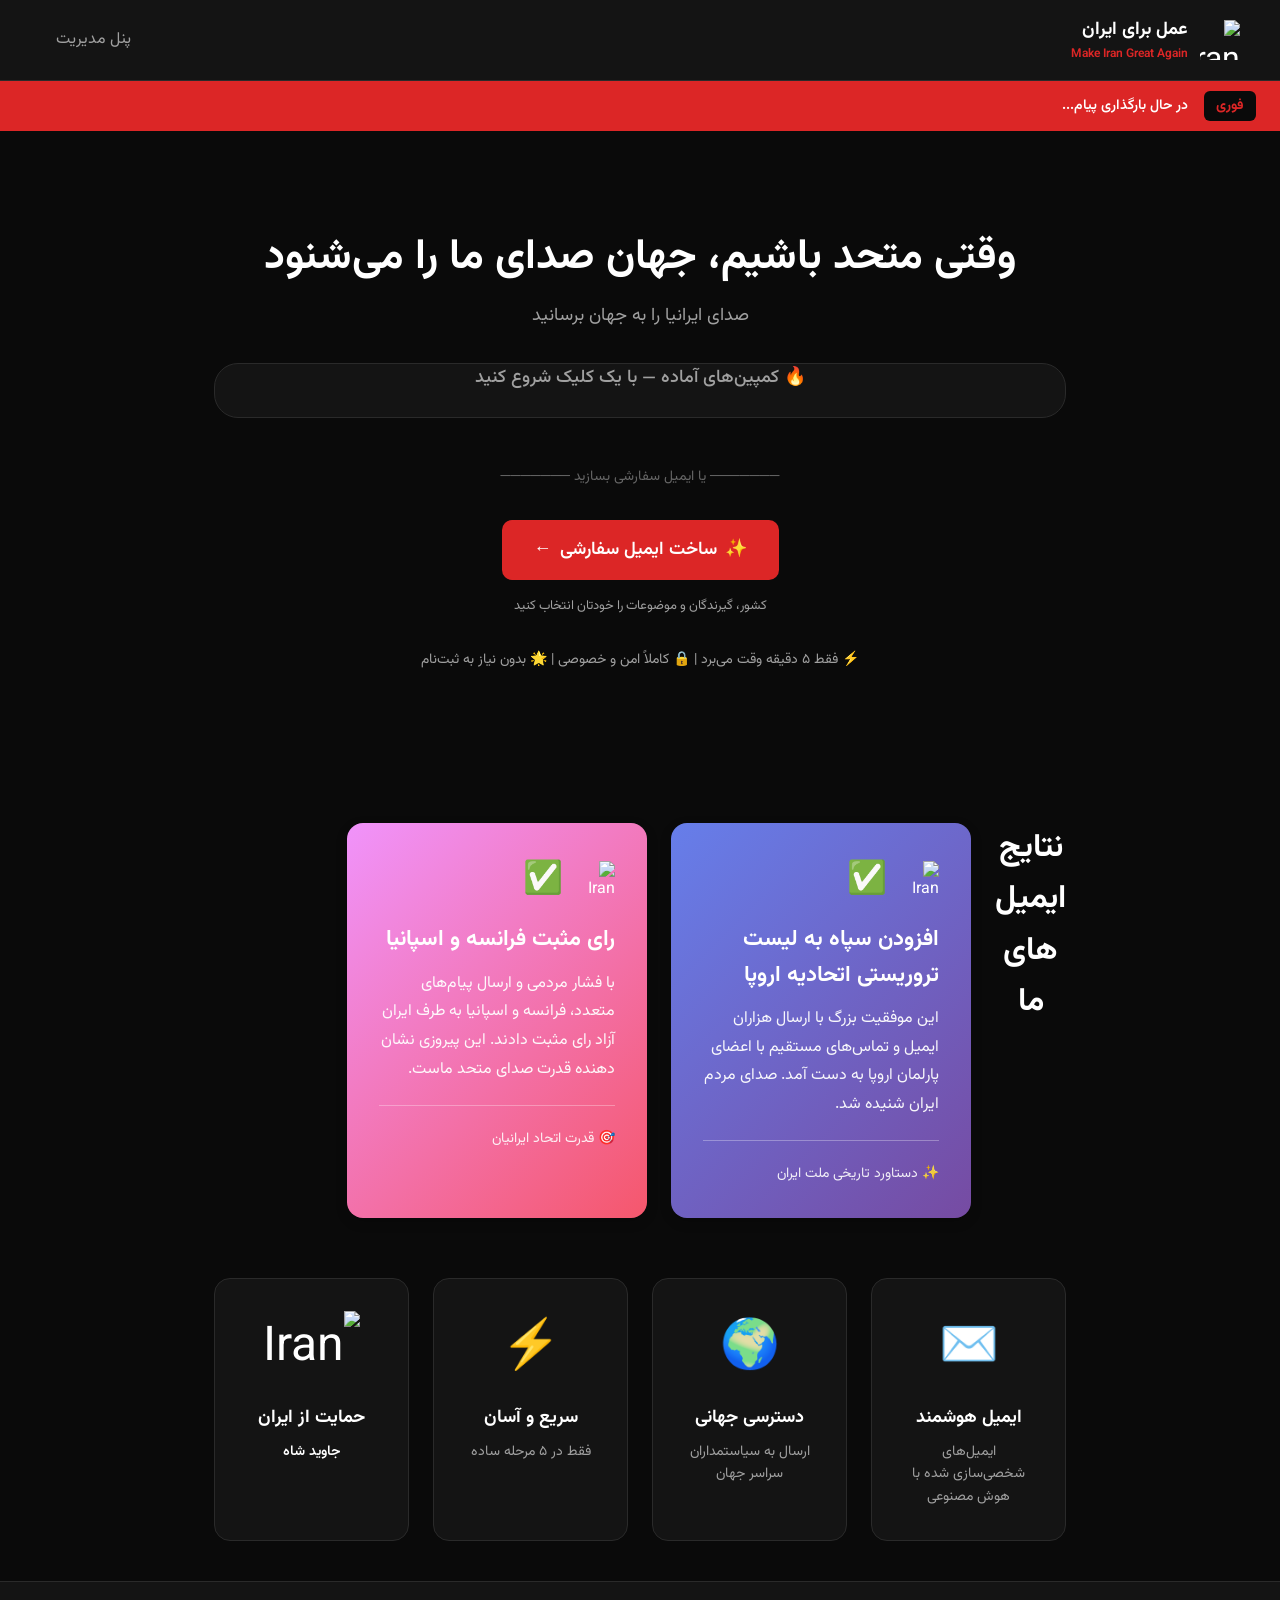
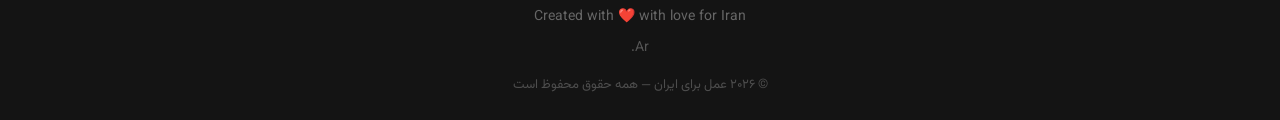
==== commit 25167d80: "v0.6.27" ====
--- a/frontend/index.html
+++ b/frontend/index.html
@@ -41,17 +41,37 @@
 
         <!-- Main Content -->
         <main class="main">
-            <!-- Hot Campaigns Section - Redesigned -->
-            <section class="campaigns-section" id="campaignsSection" style="margin: 48px auto; max-width: 1200px; padding: 0 24px;">
-                <div class="campaigns-header" style="text-align: center; margin-bottom: 40px;">
-                    <div style="display: inline-flex; align-items: center; gap: 12px; background: linear-gradient(135deg, #ff6b6b, #ee5a24); padding: 8px 24px; border-radius: 50px; margin-bottom: 16px;">
-                        <span style="font-size: 24px;">🔥</span>
-                        <span style="color: white; font-weight: 700; font-size: 14px; letter-spacing: 1px;">کمپین‌های فعال</span>
-                    </div>
-                    <h2 style="font-size: 32px; margin-bottom: 12px; background: linear-gradient(135deg, #667eea, #764ba2); -webkit-background-clip: text; -webkit-text-fill-color: transparent; background-clip: text;">با یک کلیک، صدای ایران باشید</h2>
-                    <p style="color: var(--text-secondary); font-size: 16px; max-width: 600px; margin: 0 auto;">کمپین‌های آماده با گیرندگان از پیش انتخاب شده — فقط موضوع را انتخاب کنید و ایمیل بفرستید</p>
-                </div>
-                <div class="campaigns-grid" id="campaignsList" style="display: grid; grid-template-columns: repeat(auto-fill, minmax(320px, 1fr)); gap: 24px;"></div>
+            <!-- Hero Section -->
+            <section class="hero">
+                <h1>وقتی متحد باشیم، جهان صدای ما را می‌شنود</h1>
+                <p>صدای ایرانیا را به جهان برسانید</p>
+                
+                <!-- Hot Campaigns Section - Clean Design -->
+                <section class="campaigns-section" id="campaignsSection" style="margin: 32px auto 48px; max-width: 1000px; padding: 0 16px;">
+                    <h3 style="text-align: center; margin-bottom: 24px; font-size: 18px; color: var(--text-secondary); font-weight: 500;">
+                        🔥 کمپین‌های آماده — با یک کلیک شروع کنید
+                    </h3>
+                    <div class="campaigns-grid" id="campaignsList"></div>
+                </section>
+                
+                <!-- Divider -->
+                <div style="text-align: center; margin: 32px 0; color: var(--text-muted); font-size: 14px;">
+                    ─────── یا ایمیل سفارشی بسازید ───────
+                </div>
+                
+                <!-- Custom Email Button -->
+                <div style="text-align: center;">
+                    <button class="btn btn-primary btn-large" id="startBtn" style="margin-bottom: 16px;">
+                        <span class="btn-icon">✨</span>
+                        ساخت ایمیل سفارشی
+                        <span class="btn-icon">←</span>
+                    </button>
+                    <p style="font-size: 13px; color: var(--text-secondary);">کشور، گیرندگان و موضوعات را خودتان انتخاب کنید</p>
+                </div>
+                
+                <p style="margin-top: 32px; font-size: 14px; color: var(--text-secondary);">
+                    ⚡ فقط ۵ دقیقه وقت می‌برد | 🔒 کاملاً امن و خصوصی | 🌟 بدون نیاز به ثبت‌نام
+                </p>
             </section>
 
             <!-- Campaign Stepper (Separate from Custom) -->
@@ -183,70 +203,6 @@
                 </div>
             </section>
 
-            <!-- Hero Section -->
-            <section class="hero">
-                <h1>وقتی متحد باشیم، جهان صدای ما را می‌شنود</h1>
-                <p>صدای ایرانیا را به جهان برسانید</p>
-                
-                <!-- Choice: Campaign or Custom -->
-                <div class="choice-section" id="choiceSection">
-                    <div class="choice-cards">
-                        <div class="choice-card" id="campaignChoice">
-                            <div class="choice-icon"><img src="https://raw.githubusercontent.com/twitter/twemoji/1c8cbe4759046657da043e897b0ab8105b443c80/assets/svg/1f1ee-1f1f7.svg" alt="Iran" style="width: 80px; height: 80px;"></div>
-                            <h3>استفاده از کمپین</h3>
-                            <p>از کمپین‌های آماده استفاده کنید</p>
-                            <button class="btn btn-secondary">کمپین‌ها را ببینید</button>
-                        </div>
-                        <div class="choice-card" id="customChoice">
-                            <div class="choice-icon">✨</div>
-                            <h3>ساخت ایمیل سفارشی</h3>
-                            <p>موضوعاتی که می‌خواهید در موردشان صحبت کنید را انتخاب کنید</p>
-                            <button class="btn btn-secondary">شروع کنید</button>
-                        </div>
-                    </div>
-                </div>
-                
-                <!-- Visual Steps Preview (shown when custom choice is selected) -->
-                <div class="hero-steps" id="stepsPreview" style="display: none;">
-                    <button class="btn btn-text" id="backToChoiceCustom">← بازگشت به انتخاب</button>
-                    <div style="display: flex; align-items: center; justify-content: center; gap: 8px; margin-top: 16px;">
-                        <div class="hero-step">
-                            <div class="hero-step-icon">🌍</div>
-                            <div class="hero-step-title">انتخاب کشور</div>
-                            <div class="hero-step-desc">کشور مقصد برای ارسال ایمیل</div>
-                        </div>
-                        <div class="hero-step-arrow">→</div>
-                        <div class="hero-step">
-                            <div class="hero-step-icon">👥</div>
-                            <div class="hero-step-title">انتخاب گیرندگان</div>
-                            <div class="hero-step-desc">سیاستمداران را انتخاب کنید</div>
-                        </div>
-                        <div class="hero-step-arrow">→</div>
-                        <div class="hero-step">
-                            <div class="hero-step-icon">📝</div>
-                            <div class="hero-step-title">موضوعات</div>
-                            <div class="hero-step-desc">موضوعات حمایتی را انتخاب کنید</div>
-                        </div>
-                        <div class="hero-step-arrow">→</div>
-                        <div class="hero-step">
-                            <div class="hero-step-icon">✉️</div>
-                            <div class="hero-step-title">ارسال ایمیل</div>
-                            <div class="hero-step-desc">ایمیل خود را بفرستید</div>
-                        </div>
-                    </div>
-                    
-                    <button class="btn btn-primary btn-large" id="startBtn" style="margin-top: 24px;">
-                        <span class="btn-icon">🚀</span>
-                        شروع کمپین سفارشی
-                        <span class="btn-icon">←</span>
-                    </button>
-                </div>
-                
-                <p style="margin-top: 20px; font-size: 14px; color: var(--text-secondary);">
-                    ⚡ فقط ۵ دقیقه وقت می‌برد | 🔒 کاملاً امن و خصوصی | 🌟 بدون نیاز به ثبت‌نام
-                </p>
-            </section>
-
             <!-- Stepper Form -->
             <section class="stepper-container" id="stepperContainer">
                 <!-- Progress Bar -->
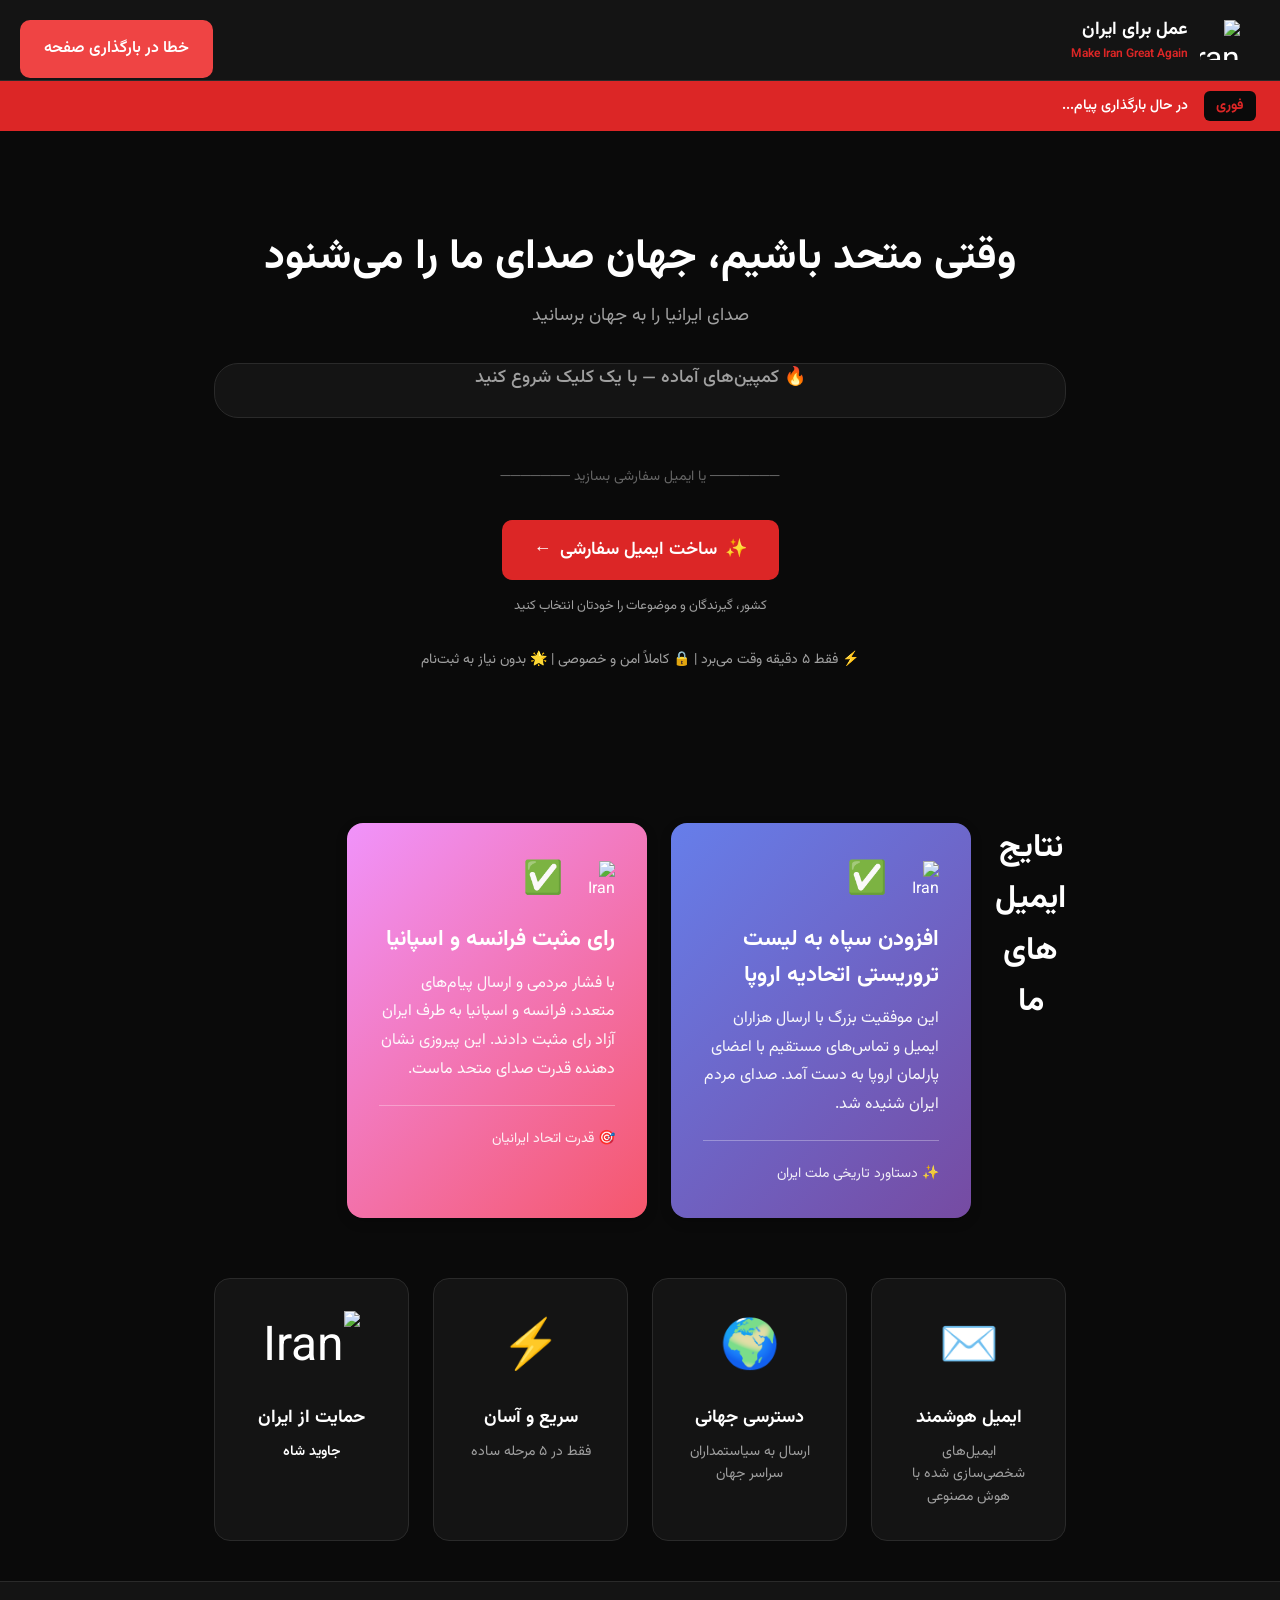
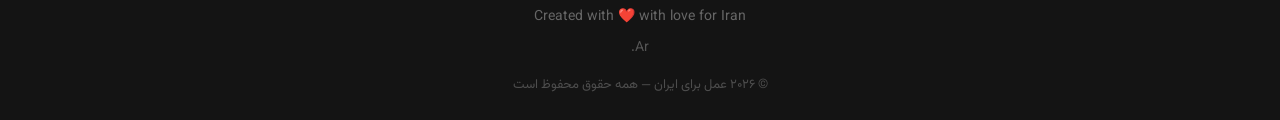
==== commit a463316f: "0.6.28" ====
--- a/frontend/index.html
+++ b/frontend/index.html
@@ -108,10 +108,6 @@
                     </div>
                     <div class="step-indicator" data-step="3">
                         <span class="step-number">۳</span>
-                        <span class="step-label">موضوعات</span>
-                    </div>
-                    <div class="step-indicator" data-step="4">
-                        <span class="step-number">۴</span>
                         <span class="step-label">ایمیل</span>
                     </div>
                 </div>
@@ -170,20 +166,8 @@
                         </div>
                     </div>
 
-                    <!-- Campaign Step 3: Topics -->
+                    <!-- Campaign Step 3: Email -->
                     <div class="step-panel" data-step="3">
-                        <h2>موضوع را انتخاب کنید</h2>
-                        <p>موضوعی که می‌خواهید در ایمیل به آن اشاره شود</p>
-                        <div class="form-alert">
-                            فقط یک موضوع می‌توانید انتخاب کنید.
-                        </div>
-                        <div class="checkbox-list" id="campaignTopicsList">
-                            <div class="loading">در حال بارگذاری...</div>
-                        </div>
-                    </div>
-
-                    <!-- Campaign Step 4: Email -->
-                    <div class="step-panel" data-step="4">
                         <h2>پیش‌نویس ایمیل شما</h2>
                         <p>برای هر گروه (حداکثر ۱۵ نفر) یک متن جداگانه ساخته می‌شود</p>
                         <div id="campaignEmailGroups" class="email-groups"></div>
--- a/frontend/css/style.css
+++ b/frontend/css/style.css
@@ -343,6 +343,8 @@
     justify-content: space-between;
     align-items: center;
     margin-bottom: 16px;
+    margin-top: 0;
+    padding-top: 0;
 }
 
 .analytics-header,
@@ -352,6 +354,10 @@
     max-width: 80%;
     margin-left: auto;
     margin-right: auto;
+}
+
+#analyticsTab {
+    padding-top: 0;
 }
 
 .analytics-kpis .stat-card {
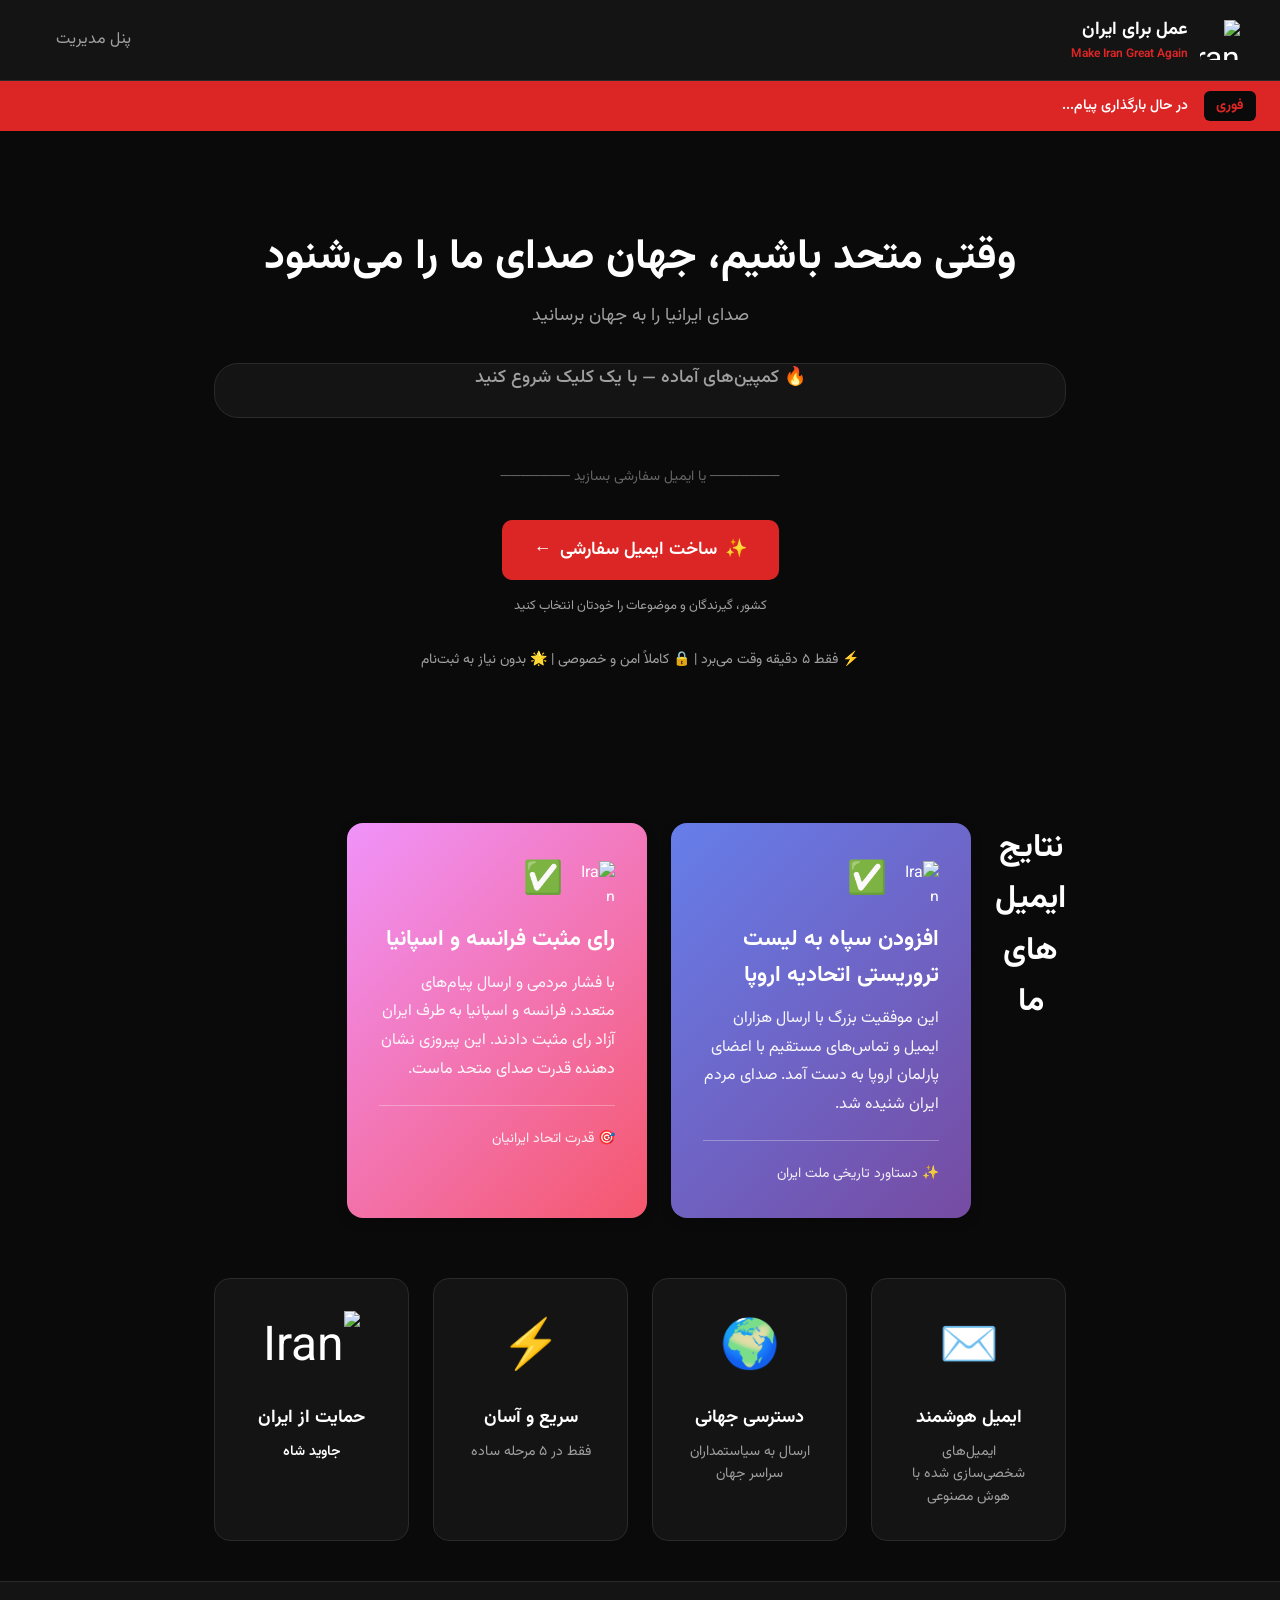
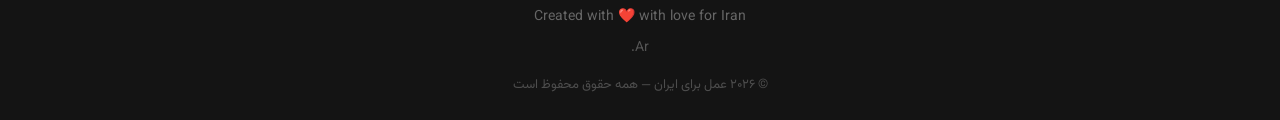
==== commit 3a6305bd: "v0.7.5" ====
--- a/frontend/index.html
+++ b/frontend/index.html
@@ -330,7 +330,7 @@
                             <span style="font-size: 32px; font-weight: 700;">✅</span>
                         </div>
                         <h3 style="font-size: 22px; margin-bottom: 12px; font-weight: 700;">افزودن سپاه به لیست تروریستی اتحادیه اروپا</h3>
-                        <p style="line-height: 1.8; opacity: 0.95;">این موفقیت بزرگ با ارسال هزاران ایمیل و تماس‌های مستقیم با اعضای پارلمان اروپا به دست آمد. صدای مردم ایران شنیده شد.</p>
+                        <p class="long-text" style="line-height: 1.8; opacity: 0.95;">این موفقیت بزرگ با ارسال هزاران ایمیل و تماس‌های مستقیم با اعضای پارلمان اروپا به دست آمد. صدای مردم ایران شنیده شد.</p>
                         <div style="margin-top: 20px; padding-top: 20px; border-top: 1px solid rgba(255,255,255,0.3);">
                             <span style="font-size: 14px; opacity: 0.9;">✨ دستاورد تاریخی ملت ایران</span>
                         </div>
@@ -341,7 +341,7 @@
                             <span style="font-size: 32px; font-weight: 700;">✅</span>
                         </div>
                         <h3 style="font-size: 22px; margin-bottom: 12px; font-weight: 700;">رای مثبت فرانسه و اسپانیا</h3>
-                        <p style="line-height: 1.8; opacity: 0.95;">با فشار مردمی و ارسال پیام‌های متعدد، فرانسه و اسپانیا به طرف ایران آزاد رای مثبت دادند. این پیروزی نشان دهنده قدرت صدای متحد ماست.</p>
+                        <p class="long-text" style="line-height: 1.8; opacity: 0.95;">با فشار مردمی و ارسال پیام‌های متعدد، فرانسه و اسپانیا به طرف ایران آزاد رای مثبت دادند. این پیروزی نشان دهنده قدرت صدای متحد ماست.</p>
                         <div style="margin-top: 20px; padding-top: 20px; border-top: 1px solid rgba(255,255,255,0.3);">
                             <span style="font-size: 14px; opacity: 0.9;">🎯 قدرت اتحاد ایرانیان</span>
                         </div>
--- a/frontend/css/style.css
+++ b/frontend/css/style.css
@@ -948,6 +948,27 @@
     font-size: 14px;
 }
 
+.long-text.clamped {
+    display: -webkit-box;
+    -webkit-line-clamp: 3;
+    -webkit-box-orient: vertical;
+    overflow: hidden;
+}
+
+.read-more-btn {
+    margin-top: 8px;
+    background: transparent;
+    border: none;
+    color: var(--accent-red);
+    font-weight: 600;
+    cursor: pointer;
+    padding: 0;
+}
+
+.read-more-btn:hover {
+    text-decoration: underline;
+}
+
 /* Radio Group */
 .radio-group {
     display: flex;
@@ -1037,6 +1058,14 @@
 .info-card p {
     color: var(--text-secondary);
     font-size: 14px;
+}
+
+.campaign-results-grid {
+    width: 100%;
+}
+
+.result-card {
+    word-break: break-word;
 }
 
 /* Footer */
@@ -1115,9 +1144,19 @@
     .hero p {
         font-size: 16px;
     }
+
+    .hero {
+        padding: 24px 16px;
+    }
+
+    .campaigns-section {
+        margin: 24px auto 32px;
+        padding: 0 12px;
+    }
     
     .info-section {
-        grid-template-columns: repeat(2, 1fr);
+        grid-template-columns: 1fr;
+        gap: 16px;
     }
     
     .step-indicators {
@@ -1130,6 +1169,20 @@
     
     .stepper-container {
         padding: 20px;
+    }
+
+    .campaign-results-grid {
+        grid-template-columns: 1fr !important;
+        gap: 16px !important;
+        padding: 0 12px;
+    }
+
+    .result-card {
+        padding: 20px !important;
+    }
+
+    .result-card h3 {
+        font-size: 18px !important;
     }
 }
 
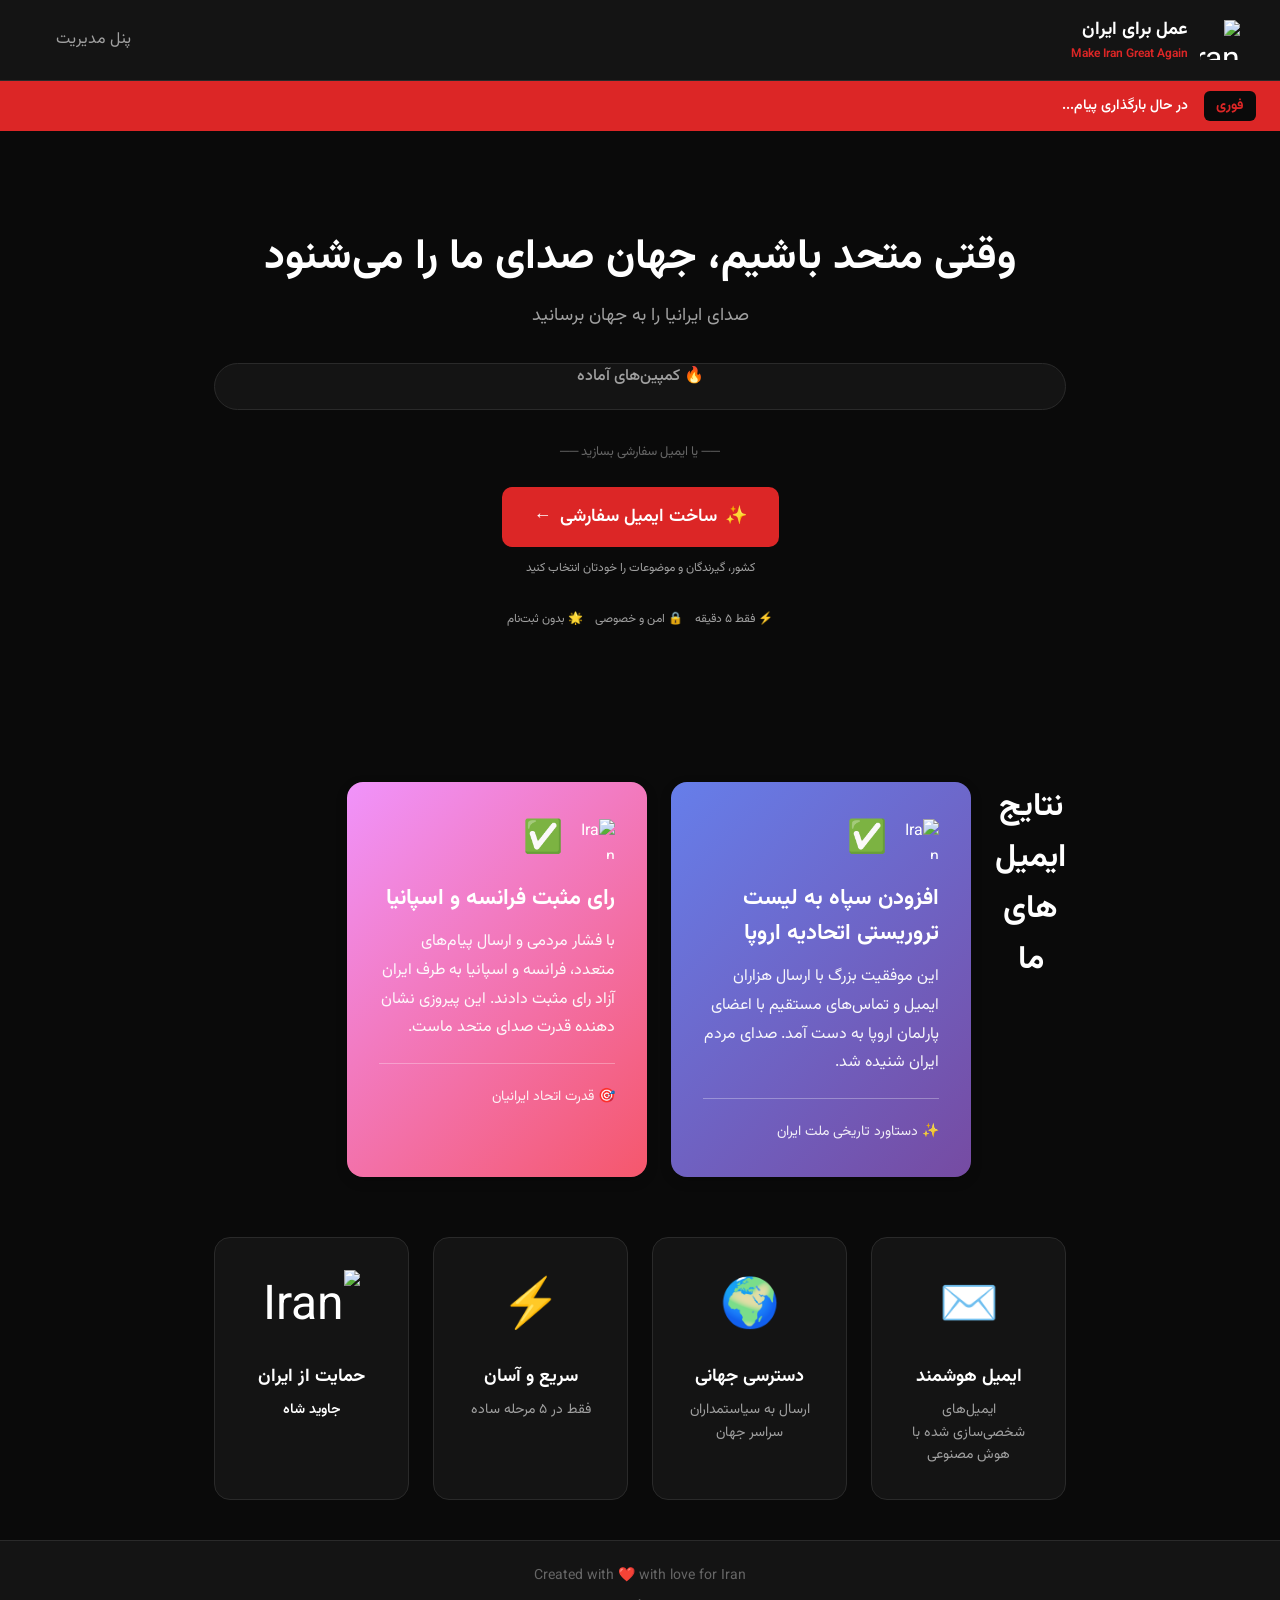
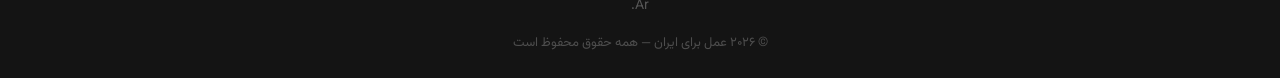
==== commit 172b3661: "v0.8.1" ====
--- a/frontend/index.html
+++ b/frontend/index.html
@@ -47,30 +47,32 @@
                 <p>صدای ایرانیا را به جهان برسانید</p>
                 
                 <!-- Hot Campaigns Section - Clean Design -->
-                <section class="campaigns-section" id="campaignsSection" style="margin: 32px auto 48px; max-width: 1000px; padding: 0 16px;">
-                    <h3 style="text-align: center; margin-bottom: 24px; font-size: 18px; color: var(--text-secondary); font-weight: 500;">
-                        🔥 کمپین‌های آماده — با یک کلیک شروع کنید
+                <section class="campaigns-section" id="campaignsSection" style="margin: 24px auto 32px; max-width: 1000px; padding: 0 8px;">
+                    <h3 class="campaigns-title" style="text-align: center; margin-bottom: 16px; font-size: 16px; color: var(--text-secondary); font-weight: 500;">
+                        🔥 کمپین‌های آماده
                     </h3>
                     <div class="campaigns-grid" id="campaignsList"></div>
                 </section>
                 
                 <!-- Divider -->
-                <div style="text-align: center; margin: 32px 0; color: var(--text-muted); font-size: 14px;">
-                    ─────── یا ایمیل سفارشی بسازید ───────
+                <div class="divider-line" style="text-align: center; margin: 24px 0; color: var(--text-muted); font-size: 13px;">
+                    ── یا ایمیل سفارشی بسازید ──
                 </div>
                 
                 <!-- Custom Email Button -->
                 <div style="text-align: center;">
-                    <button class="btn btn-primary btn-large" id="startBtn" style="margin-bottom: 16px;">
+                    <button class="btn btn-primary btn-large" id="startBtn" style="margin-bottom: 12px;">
                         <span class="btn-icon">✨</span>
                         ساخت ایمیل سفارشی
                         <span class="btn-icon">←</span>
                     </button>
-                    <p style="font-size: 13px; color: var(--text-secondary);">کشور، گیرندگان و موضوعات را خودتان انتخاب کنید</p>
-                </div>
-                
-                <p style="margin-top: 32px; font-size: 14px; color: var(--text-secondary);">
-                    ⚡ فقط ۵ دقیقه وقت می‌برد | 🔒 کاملاً امن و خصوصی | 🌟 بدون نیاز به ثبت‌نام
+                    <p class="helper-text" style="font-size: 12px; color: var(--text-secondary);">کشور، گیرندگان و موضوعات را خودتان انتخاب کنید</p>
+                </div>
+                
+                <p class="info-badges" style="margin-top: 24px; font-size: 12px; color: var(--text-secondary); display: flex; flex-wrap: wrap; justify-content: center; gap: 12px;">
+                    <span>⚡ فقط ۵ دقیقه</span>
+                    <span>🔒 امن و خصوصی</span>
+                    <span>🌟 بدون ثبت‌نام</span>
                 </p>
             </section>
 
@@ -78,13 +80,13 @@
             <section class="stepper-container campaign-stepper" id="campaignStepperContainer" style="display: none;">
                 <button class="btn btn-text" id="backFromCampaign" style="margin-bottom: 16px;">← بازگشت به صفحه اصلی</button>
                 
-                <div class="campaign-info-banner" id="campaignInfoBanner" style="background: linear-gradient(135deg, #667eea 0%, #764ba2 100%); padding: 24px; border-radius: 16px; margin-bottom: 24px; color: white;">
-                    <div style="display: flex; align-items: center; gap: 16px;">
-                        <span id="campaignBannerIcon" style="font-size: 48px;">🔥</span>
-                        <div>
-                            <h3 id="campaignBannerTitle" style="font-size: 24px; margin-bottom: 8px;">کمپین انتخاب شده</h3>
-                            <p id="campaignBannerDesc" style="opacity: 0.9; font-size: 14px;">توضیحات کمپین</p>
-                            <div id="campaignBannerStats" style="margin-top: 8px; font-size: 13px; opacity: 0.8;">
+                <div class="campaign-info-banner" id="campaignInfoBanner" style="background: var(--accent-red); padding: 20px; border-radius: 14px; margin-bottom: 20px; color: white;">
+                    <div style="display: flex; align-items: center; gap: 12px; flex-wrap: wrap;">
+                        <span id="campaignBannerIcon" style="font-size: 36px;">🔥</span>
+                        <div style="flex: 1; min-width: 200px;">
+                            <h3 id="campaignBannerTitle" style="font-size: 18px; margin-bottom: 4px; font-weight: 700;">کمپین انتخاب شده</h3>
+                            <p id="campaignBannerDesc" style="opacity: 0.9; font-size: 13px; line-height: 1.4; display: -webkit-box; -webkit-line-clamp: 2; -webkit-box-orient: vertical; overflow: hidden;">توضیحات کمپین</p>
+                            <div id="campaignBannerStats" style="margin-top: 6px; font-size: 12px; opacity: 0.85;">
                                 <span>👥 <span id="campaignRecipientCount">0</span> گیرنده</span>
                             </div>
                         </div>
--- a/frontend/css/style.css
+++ b/frontend/css/style.css
@@ -207,16 +207,16 @@
 }
 
 .campaign-card {
-    background: linear-gradient(145deg, var(--bg-card) 0%, var(--bg-surface) 100%);
-    border: 2px solid transparent;
-    border-radius: 20px;
-    padding: 24px;
+    background: var(--bg-card);
+    border: 1px solid var(--border-color);
+    border-radius: 16px;
+    padding: 20px;
     cursor: pointer;
-    transition: all 0.4s cubic-bezier(0.4, 0, 0.2, 1);
+    transition: all 0.3s ease;
     text-align: right;
     position: relative;
     overflow: hidden;
-    box-shadow: 0 4px 20px rgba(0, 0, 0, 0.1);
+    box-shadow: 0 2px 8px rgba(0, 0, 0, 0.15);
 }
 
 .campaign-card::before {
@@ -225,16 +225,16 @@
     top: 0;
     left: 0;
     right: 0;
-    height: 4px;
-    background: linear-gradient(90deg, #667eea, #764ba2, #f093fb);
+    height: 3px;
+    background: var(--accent-red);
     opacity: 0;
     transition: opacity 0.3s;
 }
 
 .campaign-card:hover {
-    border-color: #667eea;
-    transform: translateY(-8px) scale(1.02);
-    box-shadow: 0 20px 40px rgba(102, 126, 234, 0.25);
+    border-color: var(--accent-red);
+    transform: translateY(-4px);
+    box-shadow: 0 8px 20px rgba(220, 38, 38, 0.15);
 }
 
 .campaign-card:hover::before {
@@ -249,10 +249,14 @@
 }
 
 .campaign-card .campaign-icon {
-    font-size: 48px;
-    background: linear-gradient(135deg, rgba(102, 126, 234, 0.1), rgba(118, 75, 162, 0.1));
-    padding: 12px;
-    border-radius: 16px;
+    font-size: 36px;
+    background: var(--bg-surface);
+    width: 56px;
+    height: 56px;
+    display: flex;
+    align-items: center;
+    justify-content: center;
+    border-radius: 12px;
     flex-shrink: 0;
 }
 
@@ -261,56 +265,77 @@
 }
 
 .campaign-card .campaign-title {
-    font-size: 18px;
+    font-size: 16px;
     font-weight: 700;
+    margin-bottom: 6px;
+    color: var(--text-primary);
+    line-height: 1.3;
+}
+
+.campaign-card .campaign-description {
+    font-size: 13px;
+    color: var(--text-secondary);
+    line-height: 1.5;
+    margin-bottom: 12px;
+    display: -webkit-box;
+    -webkit-line-clamp: 3;
+    -webkit-box-orient: vertical;
+    overflow: hidden;
+    text-overflow: ellipsis;
+}
+
+.campaign-card .campaign-description.expanded {
+    -webkit-line-clamp: unset;
+    display: block;
+}
+
+.campaign-card .read-more-btn {
+    background: none;
+    border: none;
+    color: var(--accent-red);
+    font-size: 12px;
+    font-weight: 600;
+    cursor: pointer;
+    padding: 4px 0;
     margin-bottom: 8px;
-    background: linear-gradient(135deg, #333, #667eea);
-    -webkit-background-clip: text;
-    -webkit-text-fill-color: transparent;
-    background-clip: text;
-}
-
-.campaign-card .campaign-description {
-    font-size: 14px;
-    color: var(--text-secondary);
-    line-height: 1.6;
-    margin-bottom: 16px;
+    font-family: var(--font-family);
 }
 
 .campaign-card .campaign-meta {
     display: flex;
-    gap: 16px;
-    padding-top: 16px;
+    gap: 12px;
+    padding-top: 12px;
     border-top: 1px solid var(--border-color);
+    flex-wrap: wrap;
 }
 
 .campaign-card .campaign-meta-item {
     display: flex;
     align-items: center;
-    gap: 6px;
-    font-size: 13px;
+    gap: 4px;
+    font-size: 12px;
     color: var(--text-muted);
     background: var(--bg-surface);
-    padding: 6px 12px;
-    border-radius: 20px;
+    padding: 4px 10px;
+    border-radius: 16px;
 }
 
 .campaign-card .campaign-cta {
     display: inline-flex;
     align-items: center;
-    gap: 8px;
-    margin-top: 16px;
-    padding: 10px 20px;
-    background: linear-gradient(135deg, #667eea, #764ba2);
+    gap: 6px;
+    margin-top: 12px;
+    padding: 10px 16px;
+    background: var(--accent-red);
     color: white;
-    border-radius: 12px;
+    border-radius: 10px;
     font-weight: 600;
-    font-size: 14px;
-    transition: all 0.3s;
+    font-size: 13px;
+    transition: all 0.2s;
 }
 
 .campaign-card:hover .campaign-cta {
-    transform: translateX(-4px);
+    background: var(--accent-red-hover);
 }
 
 /* Campaign Stepper Styles */
@@ -617,7 +642,7 @@
 
 @media (max-width: 480px) {
     .header {
-        padding: 12px 16px;
+        padding: 10px 12px;
     }
     
     .logo-icon {
@@ -625,19 +650,47 @@
     }
     
     .logo-text strong {
-        font-size: 16px;
+        font-size: 14px;
     }
     
     .logo-text small {
+        font-size: 10px;
+    }
+    
+    .nav-link {
+        padding: 6px 10px;
+        font-size: 13px;
+    }
+    
+    .ticker {
+        padding: 8px 12px;
+        gap: 10px;
+    }
+    
+    .ticker-label {
         font-size: 12px;
+        padding: 3px 8px;
+    }
+    
+    .ticker-text {
+        font-size: 12px;
+    }
+    
+    .main {
+        padding: 16px 10px;
     }
     
     .hero {
-        padding: 30px 16px;
+        padding: 16px 8px;
     }
     
     .hero h1 {
-        font-size: 24px;
+        font-size: 20px;
+        line-height: 1.4;
+    }
+    
+    .hero p {
+        font-size: 13px;
     }
     
     .hero-step {
@@ -648,6 +701,22 @@
     
     .info-section {
         grid-template-columns: 1fr;
+    }
+    
+    .btn-large {
+        padding: 10px 20px !important;
+        font-size: 14px !important;
+    }
+    
+    .stepper-container {
+        padding: 14px;
+        border-radius: 12px;
+    }
+    
+    .step-number {
+        width: 32px;
+        height: 32px;
+        font-size: 13px;
     }
 }
 
@@ -969,6 +1038,32 @@
     text-decoration: underline;
 }
 
+.loading-card {
+    border: 1px dashed var(--border-color);
+    background: var(--bg-card);
+}
+
+.progress {
+    width: 100%;
+    height: 8px;
+    background: var(--bg-surface);
+    border-radius: 999px;
+    overflow: hidden;
+    margin: 12px 0 8px;
+}
+
+.progress-bar {
+    height: 100%;
+    width: 0%;
+    background: linear-gradient(90deg, var(--accent-red), #ff8a8a);
+    transition: width 0.35s ease;
+}
+
+.loading-text {
+    font-size: 14px;
+    color: var(--text-secondary);
+}
+
 /* Radio Group */
 .radio-group {
     display: flex;
@@ -1017,6 +1112,13 @@
 /* Email Preview */
 .email-preview {
     margin-bottom: 24px;
+}
+
+.email-bcc {
+    font-size: 13px;
+    color: var(--text-secondary);
+    margin-bottom: 8px;
+    word-break: break-word;
 }
 
 /* Step Navigation */
@@ -1138,20 +1240,48 @@
 /* Responsive */
 @media (max-width: 768px) {
     .hero h1 {
-        font-size: 28px;
+        font-size: 22px;
+        line-height: 1.35;
+        margin-bottom: 8px;
     }
     
     .hero p {
-        font-size: 16px;
+        font-size: 14px;
+        margin-bottom: 16px;
     }
 
     .hero {
-        padding: 24px 16px;
+        padding: 20px 12px;
     }
 
     .campaigns-section {
-        margin: 24px auto 32px;
-        padding: 0 12px;
+        margin: 16px auto 24px;
+        padding: 0 4px;
+    }
+    
+    .campaigns-title {
+        font-size: 14px !important;
+        margin-bottom: 12px !important;
+    }
+    
+    .divider-line {
+        margin: 20px 0 !important;
+        font-size: 12px !important;
+    }
+    
+    .info-badges {
+        font-size: 11px !important;
+        gap: 8px !important;
+        margin-top: 16px !important;
+    }
+    
+    .helper-text {
+        font-size: 11px !important;
+    }
+    
+    .btn-large {
+        padding: 12px 24px !important;
+        font-size: 15px !important;
     }
     
     .info-section {
@@ -1168,7 +1298,8 @@
     }
     
     .stepper-container {
-        padding: 20px;
+        padding: 16px;
+        margin-top: 20px;
     }
 
     .campaign-results-grid {
@@ -1618,6 +1749,8 @@
     
     .campaigns-grid {
         grid-template-columns: 1fr;
+        gap: 16px;
+        padding: 0 4px;
     }
     
     .choice-card {
@@ -1631,4 +1764,91 @@
     .hero-step-arrow {
         transform: rotate(90deg);
     }
-}
+    
+    /* Campaign card mobile */
+    .campaign-card {
+        padding: 16px;
+    }
+    
+    .campaign-card .campaign-header {
+        gap: 12px;
+        margin-bottom: 12px;
+    }
+    
+    .campaign-card .campaign-icon {
+        font-size: 28px;
+        width: 48px;
+        height: 48px;
+        border-radius: 10px;
+    }
+    
+    .campaign-card .campaign-title {
+        font-size: 15px;
+    }
+    
+    .campaign-card .campaign-description {
+        font-size: 13px;
+        -webkit-line-clamp: 2;
+        margin-bottom: 10px;
+    }
+    
+    .campaign-card .campaign-meta {
+        gap: 8px;
+        padding-top: 10px;
+    }
+    
+    .campaign-card .campaign-meta-item {
+        font-size: 11px;
+        padding: 4px 8px;
+    }
+    
+    .campaign-card .campaign-cta {
+        font-size: 12px;
+        padding: 8px 14px;
+        margin-top: 10px;
+    }
+    
+    /* Campaign info banner mobile */
+    .campaign-info-banner {
+        padding: 16px !important;
+        border-radius: 12px !important;
+    }
+    
+    .campaign-info-banner span[style*="font-size: 48px"] {
+        font-size: 32px !important;
+    }
+    
+    .campaign-info-banner h3 {
+        font-size: 18px !important;
+    }
+    
+    .campaign-info-banner p {
+        font-size: 13px !important;
+    }
+}
+
+/* Extra small screens */
+@media (max-width: 400px) {
+    .campaign-card .campaign-description {
+        -webkit-line-clamp: 2;
+    }
+    
+    .campaign-card .campaign-header {
+        gap: 10px;
+    }
+    
+    .campaign-card .campaign-icon {
+        width: 44px;
+        height: 44px;
+        font-size: 24px;
+    }
+    
+    .campaign-card .campaign-title {
+        font-size: 14px;
+    }
+    
+    .campaign-card .campaign-cta {
+        width: 100%;
+        justify-content: center;
+    }
+}
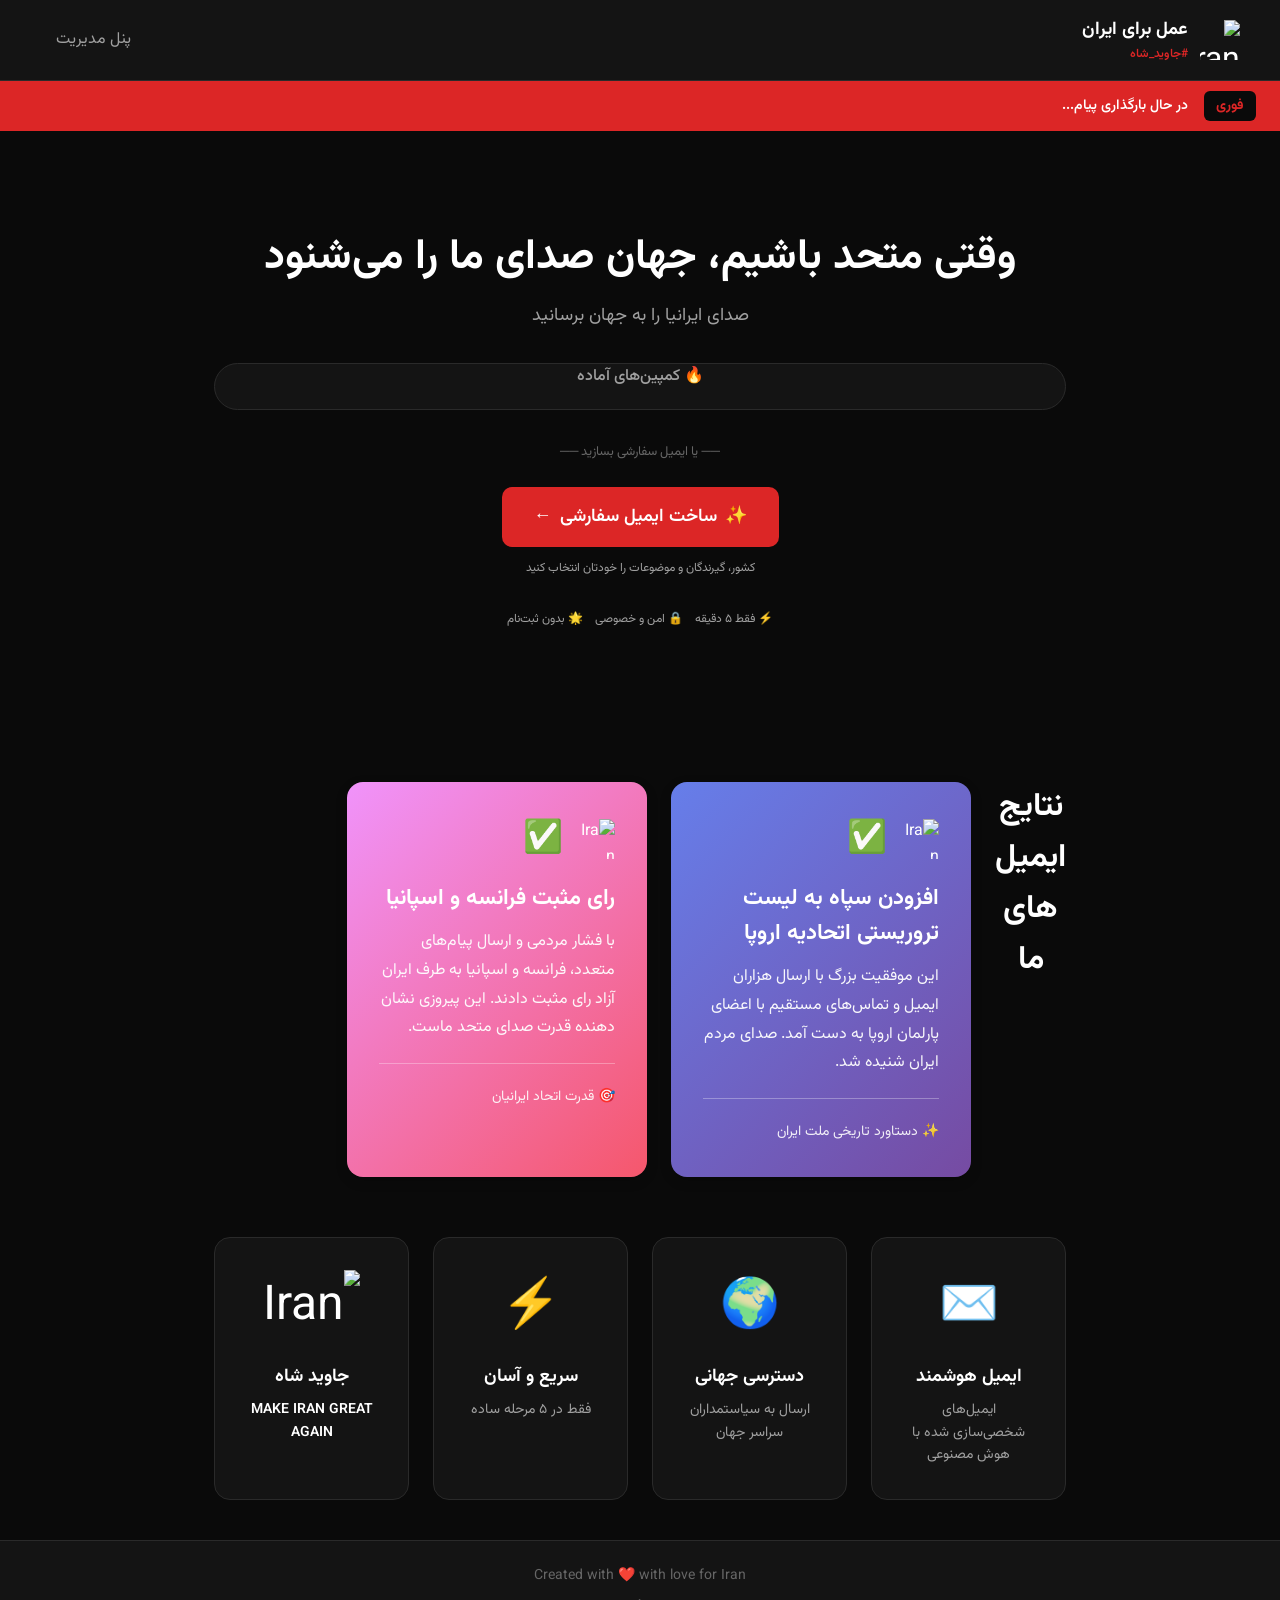
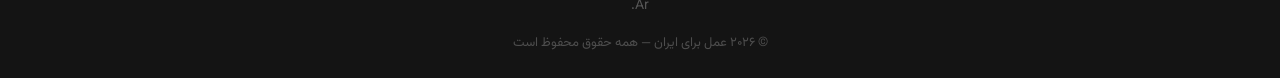
==== commit da9a57f1: "v0.8.2" ====
--- a/frontend/index.html
+++ b/frontend/index.html
@@ -6,7 +6,7 @@
     <title>عمل برای ایران | Make Iran Great Again</title>
     <meta name="description" content="پلتفرم اقدام برای ایران — ارسال ایمیل هدفمند به مقامات و مسئولان کشورهای مختلف برای حمایت بین‌المللی از مردم ایران.">
     <meta name="keywords" content="Make Iran Great Again, حمایت بین‌المللی, ارسال ایمیل به سیاستمداران, عمل برای ایران, کمپین حمایت از ایران">
-    <meta property="og:title" content="عمل برای ایران | Make Iran Great Again">
+    <meta property="og:title" content="عمل برای ایران | Make Iran Great Again | جاوید شاه">
     <meta property="og:description" content="با چند کلیک، ایمیل‌های هدفمند برای حمایت از ایران به سیاستمداران و مقامات ارسال کنید.">
     <meta property="og:type" content="website">
     <meta property="og:locale" content="fa_IR">
@@ -22,7 +22,7 @@
                     <img src="https://raw.githubusercontent.com/twitter/twemoji/1c8cbe4759046657da043e897b0ab8105b443c80/assets/svg/1f1ee-1f1f7.svg" alt="Iran Flag" class="logo-icon" style="width: 40px; height: 40px;">
                     <div class="logo-text">
                         <strong>عمل برای ایران</strong>
-                        <small>Make Iran Great Again</small>
+                        <small>#جاوید_شاه</small>
                     </div>
                 </div>
                 <nav class="nav">
@@ -370,8 +370,8 @@
                 </div>
                 <div class="info-card">
                     <span class="info-icon"><img src="https://raw.githubusercontent.com/twitter/twemoji/1c8cbe4759046657da043e897b0ab8105b443c80/assets/svg/1f1ee-1f1f7.svg" alt="Iran" style="width: 60px; height: 60px;"></span>
-                    <h3>حمایت از ایران</h3>
-                    <p style="font-weight: 600; color: var(--primary);">جاوید شاه</p>
+                    <h3>جاوید شاه</h3>
+                    <p style="font-weight: 600; color: var(--primary);">MAKE IRAN GREAT AGAIN</p>
                 </div>
             </section>
         </main>
